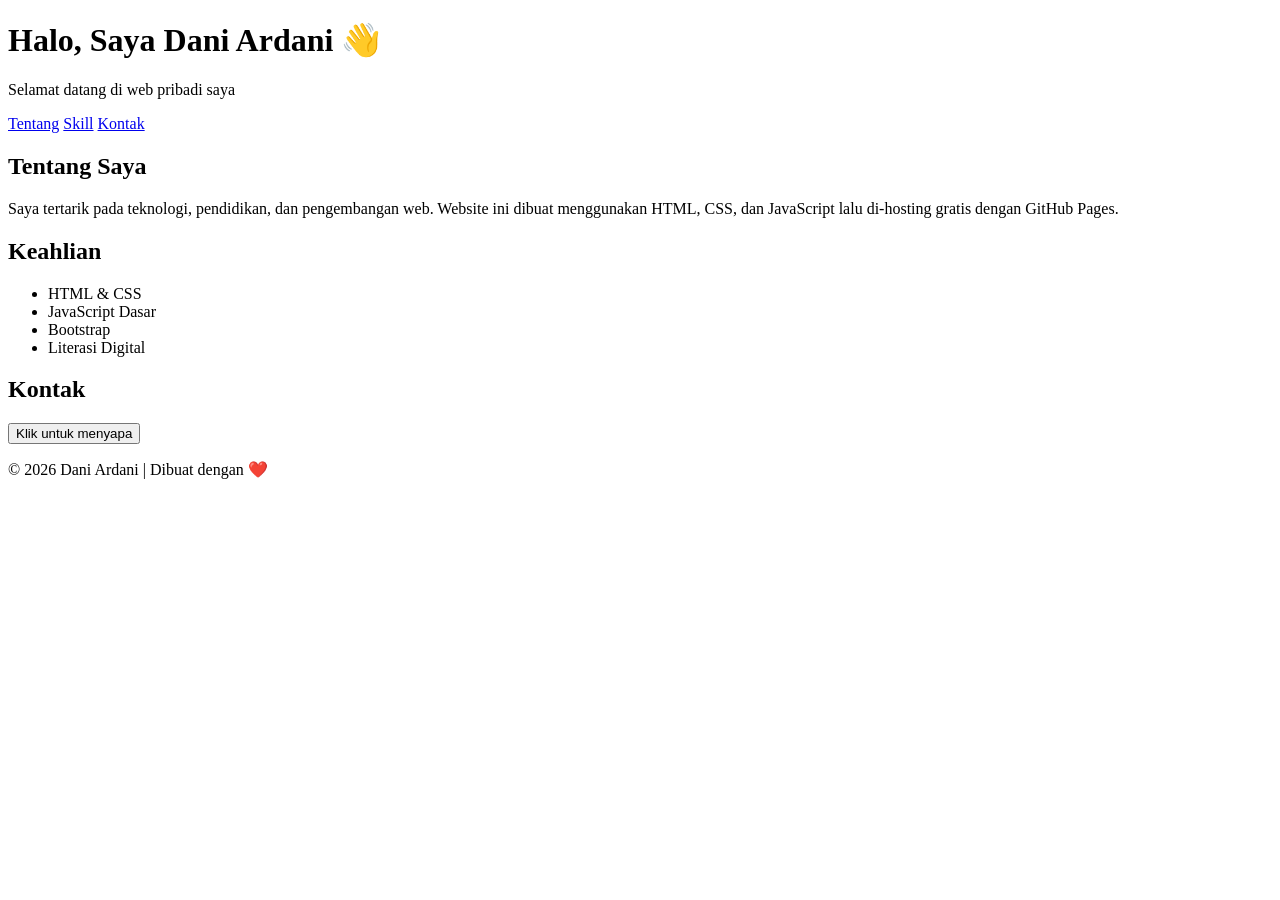
==== index.html @ 8e8c375e "Create index.html" ====
<!DOCTYPE html>
<html lang="id">
<head>
  <meta charset="UTF-8">
  <meta name="viewport" content="width=device-width, initial-scale=1.0">
  <title>Web Pribadi | Dani Ardani</title>
  <link rel="stylesheet" href="style.css">
</head>
<body>

  <header>
    <h1>Halo, Saya Dani Ardani 👋</h1>
    <p>Selamat datang di web pribadi saya</p>
  </header>

  <nav>
    <a href="#tentang">Tentang</a>
    <a href="#skill">Skill</a>
    <a href="#kontak">Kontak</a>
  </nav>

  <main>
    <section id="tentang">
      <h2>Tentang Saya</h2>
      <p>
        Saya tertarik pada teknologi, pendidikan, dan pengembangan web.
        Website ini dibuat menggunakan HTML, CSS, dan JavaScript lalu
        di-hosting gratis dengan GitHub Pages.
      </p>
    </section>

    <section id="skill">
      <h2>Keahlian</h2>
      <ul>
        <li>HTML & CSS</li>
        <li>JavaScript Dasar</li>
        <li>Bootstrap</li>
        <li>Literasi Digital</li>
      </ul>
    </section>

    <section id="kontak">
      <h2>Kontak</h2>
      <button onclick="tampilPesan()">Klik untuk menyapa</button>
      <p id="pesan"></p>
    </section>
  </main>

  <footer>
    <p>© 2026 Dani Ardani | Dibuat dengan ❤️</p>
  </footer>

  <script src="script.js"></script>
</body>
</html>
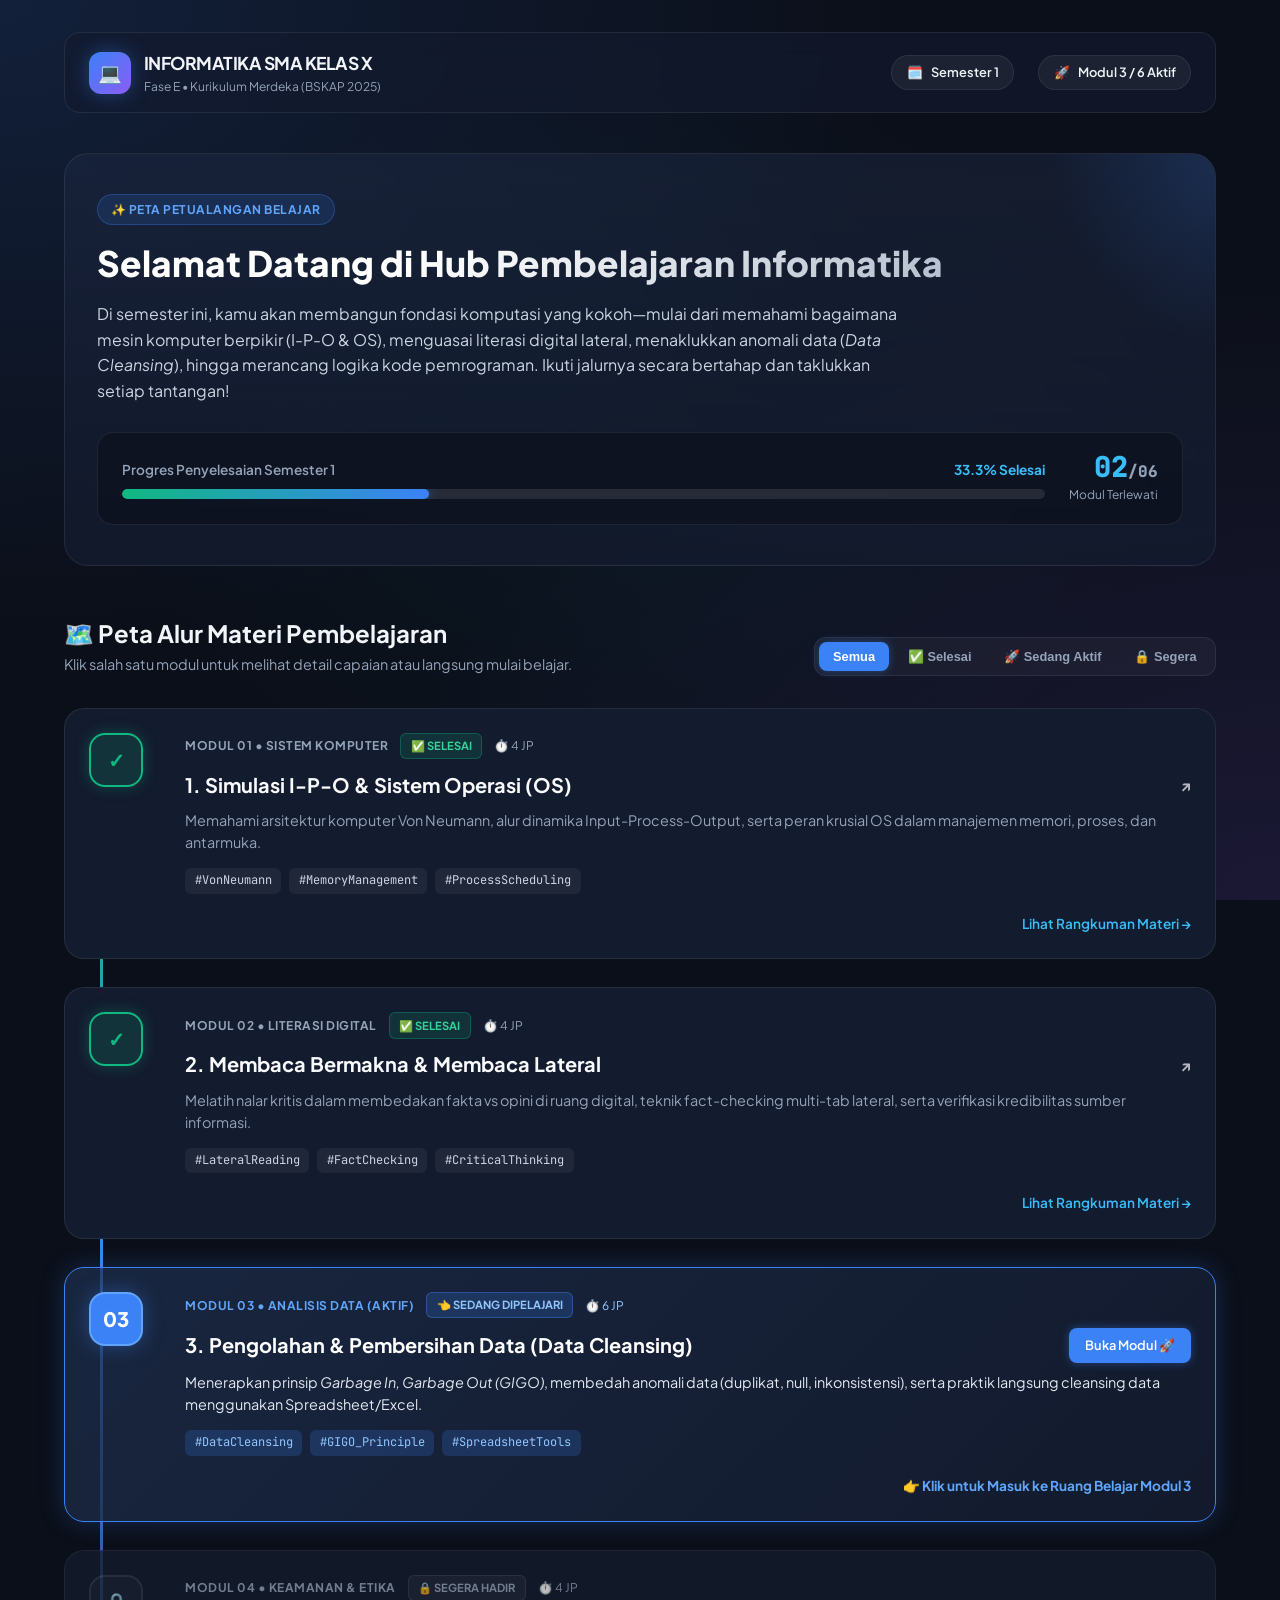
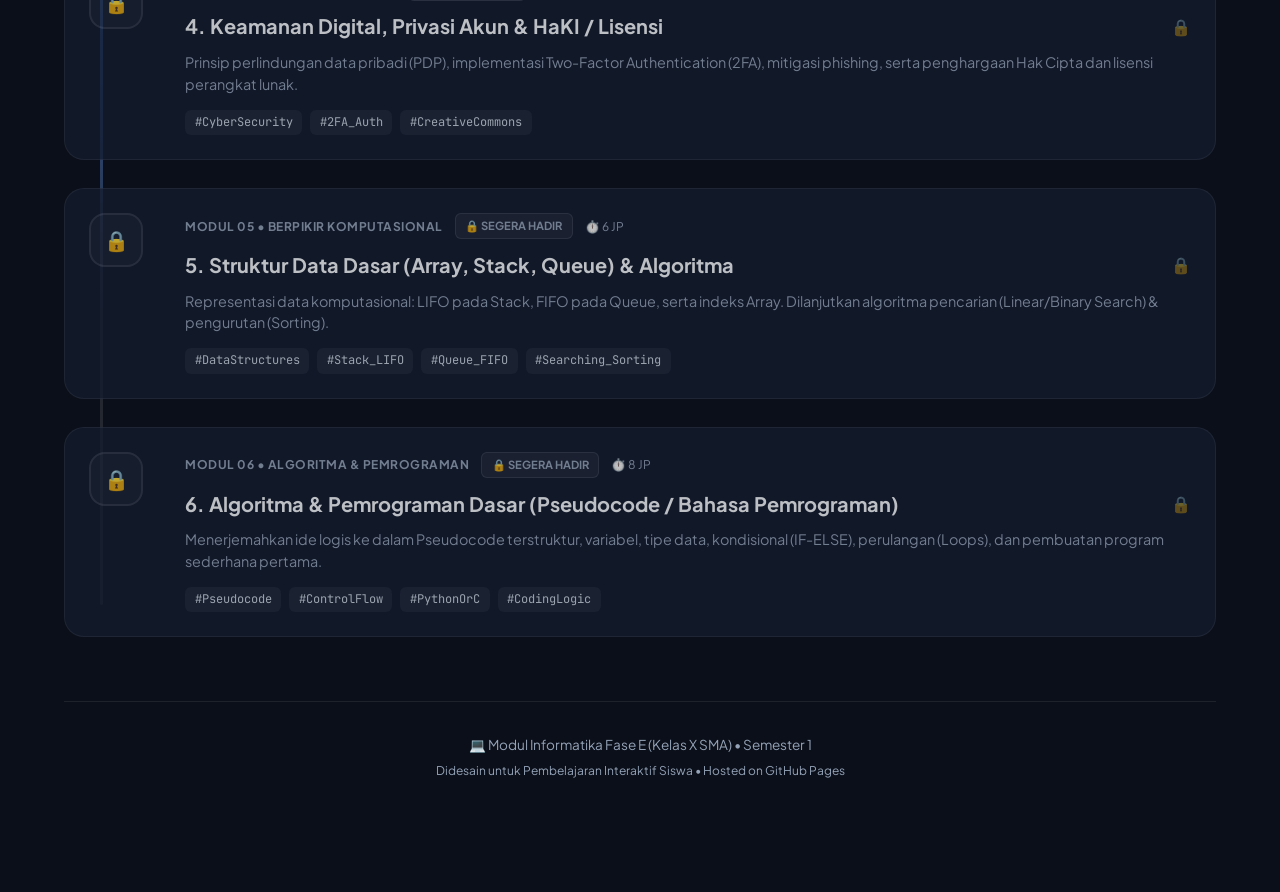
==== commit f6dd9382: "Update index.html" ====
--- a/index.html
+++ b/index.html
@@ -1,55 +1,1103 @@
 <!DOCTYPE html>
 <html lang="id">
 <head>
-  <meta charset="UTF-8">
-  <meta name="viewport" content="width=device-width, initial-scale=1.0">
-  <title>Web Pribadi | Dani Ardani</title>
-  <link rel="stylesheet" href="style.css">
+    <meta charset="UTF-8">
+    <meta name="viewport" content="width=device-width, initial-scale=1.0">
+    <title>Dashboard Informatika Kelas X | Roadmap Semester 1</title>
+    <!-- Google Fonts -->
+    <link rel="preconnect" href="https://fonts.googleapis.com">
+    <link rel="preconnect" href="https://fonts.gstatic.com" crossorigin>
+    <link href="https://fonts.googleapis.com/css2?family=Plus+Jakarta+Sans:wght@400;500;600;700;800&family=JetBrains+Mono:wght@400;600&display=swap" rel="stylesheet">
+    
+    <style>
+        :root {
+            --bg-main: #0B0F19;
+            --bg-card: #131B2E;
+            --bg-card-hover: #1A253F;
+            --primary: #3B82F6;
+            --primary-glow: rgba(59, 130, 246, 0.4);
+            --accent-emerald: #10B981;
+            --accent-amber: #F59E0B;
+            --accent-purple: #8B5CF6;
+            --accent-cyan: #06B6D4;
+            --text-main: #F1F5F9;
+            --text-muted: #94A3B8;
+            --border-color: rgba(255, 255, 255, 0.08);
+            --border-active: rgba(59, 130, 246, 0.5);
+            --glass-bg: rgba(19, 27, 46, 0.7);
+        }
+
+        * {
+            box-sizing: border-box;
+            margin: 0;
+            padding: 0;
+        }
+
+        body {
+            font-family: 'Plus Jakarta Sans', sans-serif;
+            background-color: var(--bg-main);
+            color: var(--text-main);
+            line-height: 1.6;
+            min-height: 100vh;
+            overflow-x: hidden;
+            background-image: 
+                radial-gradient(at 0% 0%, rgba(59, 130, 246, 0.15) 0px, transparent 50%),
+                radial-gradient(at 100% 100%, rgba(139, 92, 246, 0.12) 0px, transparent 50%),
+                radial-gradient(at 50% 50%, rgba(6, 182, 212, 0.05) 0px, transparent 60%);
+            background-attachment: fixed;
+        }
+
+        .container {
+            max-width: 1200px;
+            margin: 0 auto;
+            padding: 2rem 1.5rem 5rem 1.5rem;
+        }
+
+        /* Navbar & Header */
+        .navbar {
+            display: flex;
+            justify-content: space-between;
+            align-items: center;
+            padding: 1rem 1.5rem;
+            background: var(--glass-bg);
+            backdrop-filter: blur(12px);
+            border: 1px solid var(--border-color);
+            border-radius: 16px;
+            margin-bottom: 2.5rem;
+        }
+
+        .logo-area {
+            display: flex;
+            align-items: center;
+            gap: 0.8rem;
+        }
+
+        .logo-icon {
+            width: 42px;
+            height: 42px;
+            background: linear-gradient(135deg, #3B82F6, #8B5CF6);
+            border-radius: 12px;
+            display: flex;
+            align-items: center;
+            justify-content: center;
+            font-weight: 800;
+            font-size: 1.2rem;
+            box-shadow: 0 0 20px var(--primary-glow);
+        }
+
+        .logo-text h1 {
+            font-size: 1.1rem;
+            font-weight: 700;
+            letter-spacing: -0.5px;
+        }
+
+        .logo-text p {
+            font-size: 0.75rem;
+            color: var(--text-muted);
+        }
+
+        .nav-stats {
+            display: flex;
+            gap: 1.5rem;
+            align-items: center;
+        }
+
+        .badge-pill {
+            display: inline-flex;
+            align-items: center;
+            gap: 0.5rem;
+            background: rgba(255, 255, 255, 0.05);
+            padding: 0.4rem 0.9rem;
+            border-radius: 999px;
+            font-size: 0.8rem;
+            font-weight: 600;
+            border: 1px solid var(--border-color);
+        }
+
+        /* Hero / Prologue */
+        .hero {
+            position: relative;
+            background: linear-gradient(180deg, rgba(30, 41, 67, 0.5) 0%, rgba(19, 27, 46, 0.8) 100%);
+            border: 1px solid var(--border-color);
+            border-radius: 24px;
+            padding: 2.5rem 2rem;
+            margin-bottom: 3rem;
+            overflow: hidden;
+            backdrop-filter: blur(10px);
+        }
+
+        .hero::before {
+            content: '';
+            position: absolute;
+            top: -50%;
+            right: -20%;
+            width: 400px;
+            height: 400px;
+            background: radial-gradient(circle, rgba(59, 130, 246, 0.2) 0%, transparent 70%);
+            pointer-events: none;
+        }
+
+        .hero-tag {
+            display: inline-flex;
+            align-items: center;
+            gap: 0.4rem;
+            background: rgba(59, 130, 246, 0.15);
+            color: #60A5FA;
+            border: 1px solid rgba(59, 130, 246, 0.3);
+            padding: 0.3rem 0.8rem;
+            border-radius: 999px;
+            font-size: 0.75rem;
+            font-weight: 700;
+            text-transform: uppercase;
+            letter-spacing: 0.5px;
+            margin-bottom: 1rem;
+        }
+
+        .hero h2 {
+            font-size: 2.2rem;
+            font-weight: 800;
+            line-height: 1.25;
+            margin-bottom: 1rem;
+            background: linear-gradient(135deg, #FFFFFF 30%, #94A3B8 100%);
+            -webkit-background-clip: text;
+            -webkit-text-fill-color: transparent;
+        }
+
+        .hero p.prolog-text {
+            color: #CBD5E1;
+            font-size: 1rem;
+            max-width: 800px;
+            margin-bottom: 1.8rem;
+        }
+
+        /* Progress Card */
+        .progress-box {
+            background: rgba(11, 15, 25, 0.6);
+            border: 1px solid var(--border-color);
+            border-radius: 16px;
+            padding: 1.25rem 1.5rem;
+            display: grid;
+            grid-template-columns: 1fr auto;
+            align-items: center;
+            gap: 1.5rem;
+        }
+
+        .progress-info {
+            display: flex;
+            flex-direction: column;
+            gap: 0.5rem;
+        }
+
+        .progress-labels {
+            display: flex;
+            justify-content: space-between;
+            font-size: 0.85rem;
+            font-weight: 600;
+        }
+
+        .progress-bar-bg {
+            height: 10px;
+            background: rgba(255, 255, 255, 0.1);
+            border-radius: 999px;
+            overflow: hidden;
+            position: relative;
+        }
+
+        .progress-bar-fill {
+            height: 100%;
+            width: 40%;
+            background: linear-gradient(90deg, #10B981, #3B82F6);
+            border-radius: 999px;
+            box-shadow: 0 0 12px rgba(59, 130, 246, 0.6);
+            transition: width 1s ease-in-out;
+        }
+
+        .progress-stats-pill {
+            text-align: right;
+        }
+
+        .progress-stats-pill .num {
+            font-size: 1.8rem;
+            font-weight: 800;
+            color: #38BDF8;
+            font-family: 'JetBrains Mono', monospace;
+            line-height: 1;
+        }
+
+        .progress-stats-pill .lbl {
+            font-size: 0.75rem;
+            color: var(--text-muted);
+            margin-top: 0.2rem;
+        }
+
+        /* Section Title & Filter */
+        .section-header {
+            display: flex;
+            justify-content: space-between;
+            align-items: flex-end;
+            margin-bottom: 2rem;
+            flex-wrap: wrap;
+            gap: 1rem;
+        }
+
+        .section-title h3 {
+            font-size: 1.5rem;
+            font-weight: 700;
+            display: flex;
+            align-items: center;
+            gap: 0.6rem;
+        }
+
+        .section-title p {
+            font-size: 0.9rem;
+            color: var(--text-muted);
+        }
+
+        .filter-group {
+            display: flex;
+            background: rgba(255, 255, 255, 0.04);
+            border: 1px solid var(--border-color);
+            padding: 0.25rem;
+            border-radius: 12px;
+            gap: 0.25rem;
+        }
+
+        .filter-btn {
+            background: transparent;
+            border: none;
+            color: var(--text-muted);
+            padding: 0.45rem 0.9rem;
+            border-radius: 8px;
+            font-size: 0.8rem;
+            font-weight: 600;
+            cursor: pointer;
+            transition: all 0.2s ease;
+        }
+
+        .filter-btn.active {
+            background: var(--primary);
+            color: white;
+            box-shadow: 0 0 10px var(--primary-glow);
+        }
+
+        /* Roadmap Timeline Container */
+        .roadmap-timeline {
+            position: relative;
+            display: flex;
+            flex-direction: column;
+            gap: 1.75rem;
+        }
+
+        /* Connecting vertical line */
+        .roadmap-timeline::before {
+            content: '';
+            position: absolute;
+            top: 2rem;
+            bottom: 2rem;
+            left: 36px;
+            width: 3px;
+            background: linear-gradient(180deg, #10B981 0%, #3B82F6 40%, rgba(255, 255, 255, 0.1) 80%);
+            border-radius: 999px;
+            z-index: 1;
+        }
+
+        @media (max-width: 768px) {
+            .roadmap-timeline::before {
+                left: 24px;
+            }
+        }
+
+        /* Roadmap Item Card */
+        .roadmap-card {
+            position: relative;
+            z-index: 2;
+            display: grid;
+            grid-template-columns: 72px 1fr;
+            gap: 1.5rem;
+            background: var(--bg-card);
+            border: 1px solid var(--border-color);
+            border-radius: 20px;
+            padding: 1.5rem;
+            cursor: pointer;
+            transition: all 0.3s cubic-bezier(0.4, 0, 0.2, 1);
+        }
+
+        @media (max-width: 768px) {
+            .roadmap-card {
+                grid-template-columns: 50px 1fr;
+                gap: 1rem;
+                padding: 1.25rem 1rem;
+            }
+        }
+
+        .roadmap-card:hover {
+            transform: translateY(-4px) scale(1.01);
+            border-color: rgba(59, 130, 246, 0.4);
+            box-shadow: 0 15px 30px rgba(0, 0, 0, 0.4), 0 0 20px rgba(59, 130, 246, 0.15);
+        }
+
+        /* Node Badge Icon */
+        .node-badge {
+            width: 54px;
+            height: 54px;
+            border-radius: 16px;
+            display: flex;
+            align-items: center;
+            justify-content: center;
+            font-size: 1.25rem;
+            font-weight: 800;
+            background: #1E293B;
+            border: 2px solid var(--border-color);
+            align-self: flex-start;
+            transition: all 0.3s ease;
+        }
+
+        @media (max-width: 768px) {
+            .node-badge {
+                width: 44px;
+                height: 44px;
+                font-size: 1rem;
+                border-radius: 12px;
+            }
+        }
+
+        /* Statuses */
+        .status-completed .node-badge {
+            background: rgba(16, 185, 129, 0.15);
+            border-color: #10B981;
+            color: #10B981;
+            box-shadow: 0 0 15px rgba(16, 185, 129, 0.3);
+        }
+
+        .status-current {
+            border-color: #3B82F6;
+            background: linear-gradient(135deg, rgba(30, 48, 80, 0.7) 0%, rgba(19, 27, 46, 0.9) 100%);
+            box-shadow: 0 0 25px rgba(59, 130, 246, 0.25);
+            animation: pulseCard 3s infinite alternate;
+        }
+
+        @keyframes pulseCard {
+            0% { border-color: rgba(59, 130, 246, 0.5); }
+            100% { border-color: rgba(56, 189, 248, 0.9); }
+        }
+
+        .status-current .node-badge {
+            background: #3B82F6;
+            border-color: #60A5FA;
+            color: #FFFFFF;
+            box-shadow: 0 0 20px var(--primary-glow);
+            animation: pulseIcon 2s infinite;
+        }
+
+        @keyframes pulseIcon {
+            0%, 100% { transform: scale(1); }
+            50% { transform: scale(1.08); }
+        }
+
+        .status-locked {
+            opacity: 0.75;
+        }
+
+        .status-locked .node-badge {
+            background: rgba(255, 255, 255, 0.03);
+            border-color: rgba(255, 255, 255, 0.1);
+            color: var(--text-muted);
+        }
+
+        /* Card Content */
+        .card-body {
+            display: flex;
+            flex-direction: column;
+            gap: 0.6rem;
+        }
+
+        .card-meta {
+            display: flex;
+            align-items: center;
+            gap: 0.75rem;
+            flex-wrap: wrap;
+        }
+
+        .step-label {
+            font-size: 0.75rem;
+            font-weight: 700;
+            text-transform: uppercase;
+            letter-spacing: 0.5px;
+            color: var(--text-muted);
+        }
+
+        .tag-status {
+            padding: 0.2rem 0.6rem;
+            border-radius: 6px;
+            font-size: 0.7rem;
+            font-weight: 700;
+            display: inline-flex;
+            align-items: center;
+            gap: 0.35rem;
+        }
+
+        .tag-completed {
+            background: rgba(16, 185, 129, 0.15);
+            color: #34D399;
+            border: 1px solid rgba(16, 185, 129, 0.3);
+        }
+
+        .tag-current {
+            background: rgba(59, 130, 246, 0.2);
+            color: #93C5FD;
+            border: 1px solid rgba(59, 130, 246, 0.4);
+        }
+
+        .tag-locked {
+            background: rgba(255, 255, 255, 0.05);
+            color: #94A3B8;
+            border: 1px solid rgba(255, 255, 255, 0.1);
+        }
+
+        .card-title {
+            font-size: 1.25rem;
+            font-weight: 700;
+            color: #F8FAFC;
+            display: flex;
+            align-items: center;
+            justify-content: space-between;
+        }
+
+        .card-desc {
+            font-size: 0.9rem;
+            color: var(--text-muted);
+            line-height: 1.5;
+        }
+
+        .card-tags {
+            display: flex;
+            gap: 0.5rem;
+            margin-top: 0.3rem;
+            flex-wrap: wrap;
+        }
+
+        .topic-pill {
+            font-size: 0.75rem;
+            background: rgba(255, 255, 255, 0.05);
+            padding: 0.2rem 0.6rem;
+            border-radius: 6px;
+            color: #CBD5E1;
+            font-family: 'JetBrains Mono', monospace;
+        }
+
+        .card-footer-action {
+            margin-top: 0.6rem;
+            display: flex;
+            align-items: center;
+            justify-content: flex-end;
+            gap: 0.5rem;
+            font-size: 0.85rem;
+            font-weight: 600;
+            color: #38BDF8;
+        }
+
+        .btn-launch {
+            display: inline-flex;
+            align-items: center;
+            gap: 0.4rem;
+            background: var(--primary);
+            color: white;
+            padding: 0.45rem 1rem;
+            border-radius: 8px;
+            font-size: 0.8rem;
+            text-decoration: none;
+            font-weight: 600;
+            transition: all 0.2s ease;
+            box-shadow: 0 0 10px var(--primary-glow);
+        }
+
+        .btn-launch:hover {
+            background: #2563EB;
+            transform: translateX(3px);
+        }
+
+        /* Modal Preview */
+        .modal-overlay {
+            position: fixed;
+            inset: 0;
+            background: rgba(0, 0, 0, 0.75);
+            backdrop-filter: blur(8px);
+            z-index: 100;
+            display: flex;
+            align-items: center;
+            justify-content: center;
+            padding: 1.5rem;
+            opacity: 0;
+            visibility: hidden;
+            transition: all 0.25s ease;
+        }
+
+        .modal-overlay.active {
+            opacity: 1;
+            visibility: visible;
+        }
+
+        .modal-box {
+            background: var(--bg-card);
+            border: 1px solid var(--border-color);
+            border-radius: 24px;
+            max-width: 600px;
+            width: 100%;
+            padding: 2rem;
+            position: relative;
+            transform: scale(0.95);
+            transition: transform 0.25s ease;
+            max-height: 90vh;
+            overflow-y: auto;
+        }
+
+        .modal-overlay.active .modal-box {
+            transform: scale(1);
+        }
+
+        .modal-close {
+            position: absolute;
+            top: 1.5rem;
+            right: 1.5rem;
+            background: rgba(255, 255, 255, 0.05);
+            border: 1px solid var(--border-color);
+            color: var(--text-muted);
+            width: 36px;
+            height: 36px;
+            border-radius: 50%;
+            cursor: pointer;
+            display: flex;
+            align-items: center;
+            justify-content: center;
+            font-size: 1.2rem;
+            transition: all 0.2s ease;
+        }
+
+        .modal-close:hover {
+            background: rgba(255, 255, 255, 0.15);
+            color: white;
+        }
+
+        .modal-header {
+            margin-bottom: 1.5rem;
+        }
+
+        .modal-header h4 {
+            font-size: 1.4rem;
+            font-weight: 700;
+            margin-top: 0.5rem;
+            color: #F8FAFC;
+        }
+
+        .modal-content-section {
+            margin-bottom: 1.25rem;
+        }
+
+        .modal-content-section h5 {
+            font-size: 0.85rem;
+            text-transform: uppercase;
+            letter-spacing: 0.5px;
+            color: #38BDF8;
+            margin-bottom: 0.4rem;
+        }
+
+        .modal-content-section ul {
+            padding-left: 1.2rem;
+            font-size: 0.9rem;
+            color: #CBD5E1;
+        }
+
+        .modal-content-section ul li {
+            margin-bottom: 0.35rem;
+        }
+
+        .modal-actions {
+            margin-top: 2rem;
+            display: flex;
+            gap: 1rem;
+            justify-content: flex-end;
+        }
+
+        .btn-secondary {
+            background: rgba(255, 255, 255, 0.06);
+            border: 1px solid var(--border-color);
+            color: var(--text-main);
+            padding: 0.6rem 1.2rem;
+            border-radius: 10px;
+            font-size: 0.9rem;
+            cursor: pointer;
+            transition: all 0.2s ease;
+        }
+
+        .btn-secondary:hover {
+            background: rgba(255, 255, 255, 0.1);
+        }
+
+        .btn-primary {
+            background: linear-gradient(135deg, #3B82F6, #2563EB);
+            border: none;
+            color: white;
+            padding: 0.6rem 1.4rem;
+            border-radius: 10px;
+            font-size: 0.9rem;
+            font-weight: 600;
+            cursor: pointer;
+            box-shadow: 0 0 15px var(--primary-glow);
+            transition: all 0.2s ease;
+            text-decoration: none;
+            display: inline-flex;
+            align-items: center;
+            gap: 0.5rem;
+        }
+
+        .btn-primary:hover {
+            transform: translateY(-2px);
+            box-shadow: 0 0 25px rgba(59, 130, 246, 0.6);
+        }
+
+        /* Footer */
+        footer {
+            text-align: center;
+            padding: 2rem 0;
+            color: var(--text-muted);
+            font-size: 0.85rem;
+            border-top: 1px solid var(--border-color);
+            margin-top: 4rem;
+        }
+    </style>
 </head>
 <body>
 
-  <header>
-    <h1>Halo, Saya Dani Ardani 👋</h1>
-    <p>Selamat datang di web pribadi saya</p>
-  </header>
-
-  <nav>
-    <a href="#tentang">Tentang</a>
-    <a href="#skill">Skill</a>
-    <a href="#kontak">Kontak</a>
-  </nav>
-
-  <main>
-    <section id="tentang">
-      <h2>Tentang Saya</h2>
-      <p>
-        Saya tertarik pada teknologi, pendidikan, dan pengembangan web.
-        Website ini dibuat menggunakan HTML, CSS, dan JavaScript lalu
-        di-hosting gratis dengan GitHub Pages.
-      </p>
-    </section>
-
-    <section id="skill">
-      <h2>Keahlian</h2>
-      <ul>
-        <li>HTML & CSS</li>
-        <li>JavaScript Dasar</li>
-        <li>Bootstrap</li>
-        <li>Literasi Digital</li>
-      </ul>
-    </section>
-
-    <section id="kontak">
-      <h2>Kontak</h2>
-      <button onclick="tampilPesan()">Klik untuk menyapa</button>
-      <p id="pesan"></p>
-    </section>
-  </main>
-
-  <footer>
-    <p>© 2026 Dani Ardani | Dibuat dengan ❤️</p>
-  </footer>
-
-  <script src="script.js"></script>
+    <div class="container">
+        <!-- Top Navbar -->
+        <header class="navbar">
+            <div class="logo-area">
+                <div class="logo-icon">💻</div>
+                <div class="logo-text">
+                    <h1>INFORMATIKA SMA KELAS X</h1>
+                    <p>Fase E • Kurikulum Merdeka (BSKAP 2025)</p>
+                </div>
+            </div>
+            <div class="nav-stats">
+                <div class="badge-pill">
+                    <span>🗓️</span>
+                    <span>Semester 1</span>
+                </div>
+                <div class="badge-pill">
+                    <span>🚀</span>
+                    <span>Modul 3 / 6 Aktif</span>
+                </div>
+            </div>
+        </header>
+
+        <!-- Prologue / Hero Section -->
+        <section class="hero">
+            <div class="hero-tag">✨ Peta Petualangan Belajar</div>
+            <h2>Selamat Datang di Hub Pembelajaran Informatika</h2>
+            <p class="prolog-text">
+                Di semester ini, kamu akan membangun fondasi komputasi yang kokoh—mulai dari memahami bagaimana mesin komputer berpikir (I-P-O & OS), menguasai literasi digital lateral, menaklukkan anomali data (<em>Data Cleansing</em>), hingga merancang logika kode pemrograman. Ikuti jalurnya secara bertahap dan taklukkan setiap tantangan!
+            </p>
+
+            <!-- Live Progress Bar -->
+            <div class="progress-box">
+                <div class="progress-info">
+                    <div class="progress-labels">
+                        <span style="color: #94A3B8;">Progres Penyelesaian Semester 1</span>
+                        <span style="color: #38BDF8; font-weight: 700;" id="progress-percent">33.3% Selesai</span>
+                    </div>
+                    <div class="progress-bar-bg">
+                        <div class="progress-bar-fill" id="progress-bar" style="width: 33.3%;"></div>
+                    </div>
+                </div>
+                <div class="progress-stats-pill">
+                    <div class="num">02<span style="font-size: 1rem; color: var(--text-muted);">/06</span></div>
+                    <div class="lbl">Modul Terlewati</div>
+                </div>
+            </div>
+        </section>
+
+        <!-- Main Roadmap Section -->
+        <section>
+            <div class="section-header">
+                <div class="section-title">
+                    <h3>🗺️ Peta Alur Materi Pembelajaran</h3>
+                    <p>Klik salah satu modul untuk melihat detail capaian atau langsung mulai belajar.</p>
+                </div>
+                <div class="filter-group">
+                    <button class="filter-btn active" onclick="filterRoadmap('all')">Semua</button>
+                    <button class="filter-btn" onclick="filterRoadmap('completed')">✅ Selesai</button>
+                    <button class="filter-btn" onclick="filterRoadmap('current')">🚀 Sedang Aktif</button>
+                    <button class="filter-btn" onclick="filterRoadmap('locked')">🔒 Segera</button>
+                </div>
+            </div>
+
+            <!-- Timeline Cards -->
+            <div class="roadmap-timeline" id="timelineContainer">
+
+                <!-- Modul 1 -->
+                <div class="roadmap-card status-completed" data-status="completed" onclick="openModal(1)">
+                    <div class="node-badge">✓</div>
+                    <div class="card-body">
+                        <div class="card-meta">
+                            <span class="step-label">MODUL 01 • SISTEM KOMPUTER</span>
+                            <span class="tag-status tag-completed">✅ SELESAI</span>
+                            <span style="font-size: 0.75rem; color: var(--text-muted);">⏱️ 4 JP</span>
+                        </div>
+                        <div class="card-title">
+                            1. Simulasi I-P-O & Sistem Operasi (OS)
+                            <span style="font-size: 1rem; opacity: 0.7;">↗</span>
+                        </div>
+                        <p class="card-desc">
+                            Memahami arsitektur komputer Von Neumann, alur dinamika Input-Process-Output, serta peran krusial OS dalam manajemen memori, proses, dan antarmuka.
+                        </p>
+                        <div class="card-tags">
+                            <span class="topic-pill">#VonNeumann</span>
+                            <span class="topic-pill">#MemoryManagement</span>
+                            <span class="topic-pill">#ProcessScheduling</span>
+                        </div>
+                        <div class="card-footer-action">
+                            <span>Lihat Rangkuman Materi →</span>
+                        </div>
+                    </div>
+                </div>
+
+                <!-- Modul 2 -->
+                <div class="roadmap-card status-completed" data-status="completed" onclick="openModal(2)">
+                    <div class="node-badge">✓</div>
+                    <div class="card-body">
+                        <div class="card-meta">
+                            <span class="step-label">MODUL 02 • LITERASI DIGITAL</span>
+                            <span class="tag-status tag-completed">✅ SELESAI</span>
+                            <span style="font-size: 0.75rem; color: var(--text-muted);">⏱️ 4 JP</span>
+                        </div>
+                        <div class="card-title">
+                            2. Membaca Bermakna & Membaca Lateral
+                            <span style="font-size: 1rem; opacity: 0.7;">↗</span>
+                        </div>
+                        <p class="card-desc">
+                            Melatih nalar kritis dalam membedakan fakta vs opini di ruang digital, teknik fact-checking multi-tab lateral, serta verifikasi kredibilitas sumber informasi.
+                        </p>
+                        <div class="card-tags">
+                            <span class="topic-pill">#LateralReading</span>
+                            <span class="topic-pill">#FactChecking</span>
+                            <span class="topic-pill">#CriticalThinking</span>
+                        </div>
+                        <div class="card-footer-action">
+                            <span>Lihat Rangkuman Materi →</span>
+                        </div>
+                    </div>
+                </div>
+
+                <!-- Modul 3 (CURRENT ACTIVE) -->
+                <div class="roadmap-card status-current" data-status="current" onclick="openModal(3)">
+                    <div class="node-badge">03</div>
+                    <div class="card-body">
+                        <div class="card-meta">
+                            <span class="step-label" style="color: #60A5FA;">MODUL 03 • ANALISIS DATA (AKTIF)</span>
+                            <span class="tag-status tag-current">👈 SEDANG DIPELAJARI</span>
+                            <span style="font-size: 0.75rem; color: #93C5FD;">⏱️ 6 JP</span>
+                        </div>
+                        <div class="card-title" style="color: #FFFFFF;">
+                            3. Pengolahan & Pembersihan Data (Data Cleansing)
+                            <span class="btn-launch" onclick="event.stopPropagation(); window.location.href='#materi-3'">Buka Modul 🚀</span>
+                        </div>
+                        <p class="card-desc" style="color: #E2E8F0;">
+                            Menerapkan prinsip <em>Garbage In, Garbage Out (GIGO)</em>, membedah anomali data (duplikat, null, inkonsistensi), serta praktik langsung cleansing data menggunakan Spreadsheet/Excel.
+                        </p>
+                        <div class="card-tags">
+                            <span class="topic-pill" style="background: rgba(59, 130, 246, 0.2); color: #93C5FD;">#DataCleansing</span>
+                            <span class="topic-pill" style="background: rgba(59, 130, 246, 0.2); color: #93C5FD;">#GIGO_Principle</span>
+                            <span class="topic-pill" style="background: rgba(59, 130, 246, 0.2); color: #93C5FD;">#SpreadsheetTools</span>
+                        </div>
+                        <div class="card-footer-action" style="color: #60A5FA; font-weight: 700;">
+                            <span>👉 Klik untuk Masuk ke Ruang Belajar Modul 3</span>
+                        </div>
+                    </div>
+                </div>
+
+                <!-- Modul 4 -->
+                <div class="roadmap-card status-locked" data-status="locked" onclick="openModal(4)">
+                    <div class="node-badge">🔒</div>
+                    <div class="card-body">
+                        <div class="card-meta">
+                            <span class="step-label">MODUL 04 • KEAMANAN & ETIKA</span>
+                            <span class="tag-status tag-locked">🔒 SEGERA HADIR</span>
+                            <span style="font-size: 0.75rem; color: var(--text-muted);">⏱️ 4 JP</span>
+                        </div>
+                        <div class="card-title">
+                            4. Keamanan Digital, Privasi Akun & HaKI / Lisensi
+                            <span style="font-size: 1rem; opacity: 0.5;">🔒</span>
+                        </div>
+                        <p class="card-desc">
+                            Prinsip perlindungan data pribadi (PDP), implementasi Two-Factor Authentication (2FA), mitigasi phishing, serta penghargaan Hak Cipta dan lisensi perangkat lunak.
+                        </p>
+                        <div class="card-tags">
+                            <span class="topic-pill">#CyberSecurity</span>
+                            <span class="topic-pill">#2FA_Auth</span>
+                            <span class="topic-pill">#CreativeCommons</span>
+                        </div>
+                    </div>
+                </div>
+
+                <!-- Modul 5 -->
+                <div class="roadmap-card status-locked" data-status="locked" onclick="openModal(5)">
+                    <div class="node-badge">🔒</div>
+                    <div class="card-body">
+                        <div class="card-meta">
+                            <span class="step-label">MODUL 05 • BERPIKIR KOMPUTASIONAL</span>
+                            <span class="tag-status tag-locked">🔒 SEGERA HADIR</span>
+                            <span style="font-size: 0.75rem; color: var(--text-muted);">⏱️ 6 JP</span>
+                        </div>
+                        <div class="card-title">
+                            5. Struktur Data Dasar (Array, Stack, Queue) & Algoritma
+                            <span style="font-size: 1rem; opacity: 0.5;">🔒</span>
+                        </div>
+                        <p class="card-desc">
+                            Representasi data komputasional: LIFO pada Stack, FIFO pada Queue, serta indeks Array. Dilanjutkan algoritma pencarian (Linear/Binary Search) & pengurutan (Sorting).
+                        </p>
+                        <div class="card-tags">
+                            <span class="topic-pill">#DataStructures</span>
+                            <span class="topic-pill">#Stack_LIFO</span>
+                            <span class="topic-pill">#Queue_FIFO</span>
+                            <span class="topic-pill">#Searching_Sorting</span>
+                        </div>
+                    </div>
+                </div>
+
+                <!-- Modul 6 -->
+                <div class="roadmap-card status-locked" data-status="locked" onclick="openModal(6)">
+                    <div class="node-badge">🔒</div>
+                    <div class="card-body">
+                        <div class="card-meta">
+                            <span class="step-label">MODUL 06 • ALGORITMA & PEMROGRAMAN</span>
+                            <span class="tag-status tag-locked">🔒 SEGERA HADIR</span>
+                            <span style="font-size: 0.75rem; color: var(--text-muted);">⏱️ 8 JP</span>
+                        </div>
+                        <div class="card-title">
+                            6. Algoritma & Pemrograman Dasar (Pseudocode / Bahasa Pemrograman)
+                            <span style="font-size: 1rem; opacity: 0.5;">🔒</span>
+                        </div>
+                        <p class="card-desc">
+                            Menerjemahkan ide logis ke dalam Pseudocode terstruktur, variabel, tipe data, kondisional (IF-ELSE), perulangan (Loops), dan pembuatan program sederhana pertama.
+                        </p>
+                        <div class="card-tags">
+                            <span class="topic-pill">#Pseudocode</span>
+                            <span class="topic-pill">#ControlFlow</span>
+                            <span class="topic-pill">#PythonOrC</span>
+                            <span class="topic-pill">#CodingLogic</span>
+                        </div>
+                    </div>
+                </div>
+
+            </div>
+        </section>
+
+        <!-- Modal Detail Popup -->
+        <div class="modal-overlay" id="detailModal" onclick="closeModal(event)">
+            <div class="modal-box" onclick="event.stopPropagation()">
+                <button class="modal-close" onclick="forceCloseModal()">✕</button>
+                <div class="modal-header">
+                    <span id="modalMeta" class="step-label" style="color: #38BDF8;">MODUL</span>
+                    <h4 id="modalTitle">Judul Modul</h4>
+                </div>
+                <div class="modal-content-section">
+                    <h5>🎯 Tujuan Pembelajaran (TP)</h5>
+                    <ul id="modalGoals">
+                        <!-- Filled by JS -->
+                    </ul>
+                </div>
+                <div class="modal-content-section">
+                    <h5>📌 Materi & Topik Bahasan</h5>
+                    <ul id="modalTopics">
+                        <!-- Filled by JS -->
+                    </ul>
+                </div>
+                <div class="modal-content-section">
+                    <h5>💡 Aktivitas & Praktik Siswa</h5>
+                    <p id="modalActivity" style="font-size: 0.9rem; color: #CBD5E1;"></p>
+                </div>
+                <div class="modal-actions">
+                    <button class="btn-secondary" onclick="forceCloseModal()">Tutup</button>
+                    <a href="#" id="modalActionBtn" class="btn-primary">Mulai Pelajari Modul 🚀</a>
+                </div>
+            </div>
+        </div>
+
+        <!-- Footer -->
+        <footer>
+            <p>💻 Modul Informatika Fase E (Kelas X SMA) • Semester 1</p>
+            <p style="font-size: 0.75rem; margin-top: 0.3rem;">Didesain untuk Pembelajaran Interaktif Siswa • Hosted on GitHub Pages</p>
+        </footer>
+    </div>
+
+    <!-- Script Interactive Logic -->
+    <script>
+        const moduleData = {
+            1: {
+                meta: "MODUL 01 • SISTEM KOMPUTER (SELESAI)",
+                title: "1. Simulasi I-P-O & Sistem Operasi (OS)",
+                goals: [
+                    "Memahami model arsitektur komputer Von Neumann.",
+                    "Menyimulasikan dinamika alur Input-Process-Output (I-P-O).",
+                    "Menganalisis peran dan fungsi sistem operasi dalam pengelolaan sumber daya hardware & user."
+                ],
+                topics: [
+                    "Siklus Mesin: Fetch, Decode, Execute.",
+                    "Struktur CPU, RAM, Storage, dan Bus Sistem.",
+                    "Fungsi OS: Manajemen Memori, Penjadwalan Proses (CPU Scheduling), File System, & Device Drivers."
+                ],
+                activity: "Simulasi visual interaktif 'CPU Simulator' dan studi kasus pelacakan alur data saat menekan tombol keyboard hingga tampil di monitor.",
+                btnText: "Buka Review Modul 1 ↗",
+                btnLink: "materi-01-ipo-os.html"
+            },
+            2: {
+                meta: "MODUL 02 • LITERASI DIGITAL (SELESAI)",
+                title: "2. Membaca Bermakna & Lateral",
+                goals: [
+                    "Membedakan fakta, opini, dan misinformasi/disinformasi di internet.",
+                    "Menerapkan teknik membaca lateral (lateral reading) dengan multi-tab fact checking.",
+                    "Mengevaluasi otoritas dan kredibilitas domain/sumber berita online."
+                ],
+                topics: [
+                    "Metode Verifikasi Informasi: Kredibilitas Penulis, Bukti, dan Konfirmasi Silang.",
+                    "Mengenal Bias Konfirmasi dan Algoritma Ruang Gema (Echo Chambers).",
+                    "Pemanfaatan Perkakas Cek Fakta Digital (Google Fact Check Explorer, dll)."
+                ],
+                activity: "Bedah kasus investigasi berita viral: siswa mencari 3 sumber pembanding independen untuk memvalidasi klaim berita.",
+                btnText: "Buka Review Modul 2 ↗",
+                btnLink: "materi-02-lateral-reading.html"
+            },
+            3: {
+                meta: "MODUL 03 • ANALISIS DATA (SEDANG AKTIF 👈)",
+                title: "3. Pengolahan & Pembersihan Data (Data Cleansing)",
+                goals: [
+                    "Memahami prinsip kritis GIGO (Garbage In, Garbage Out) dalam pengambilan keputusan berbasis data.",
+                    "Mengidentifikasi 4 jenis anomali data: duplikasi, missing values (null), format tidak konsisten, dan outliers/anomali nilai.",
+                    "Mempraktikkan teknik pembersihan data secara mandiri menggunakan fitur perkakas spreadsheet."
+                ],
+                topics: [
+                    "Konsep Kualitas Data (Data Integrity & Consistency).",
+                    "Fungsi Pembersihan Spreadsheet: TRIM, PROPER/UPPER, Remove Duplicates, Text-to-Columns, IF-ISBLANK.",
+                    "Validasi Data: Pengaturan batas nilai (Data Validation Rule) dan penanganan data kosong."
+                ],
+                activity: "Praktik Langsung 'Detektif Data': Mengunduh dataset kotor fiktif (data penjualan/siswa) lalu membersihkannya hingga siap diolah menjadi grafik laporan.",
+                btnText: "Masuk Ruang Belajar Modul 3 🚀",
+                btnLink: "materi-03-data-cleansing.html"
+            },
+            4: {
+                meta: "MODUL 04 • KEAMANAN & PRIVASI (SEGERA HADIR)",
+                title: "4. Keamanan Digital, Privasi Akun & HaKI / Lisensi",
+                goals: [
+                    "Memahami pentingnya proteksi identitas dan privasi data pribadi di ranah daring.",
+                    "Menerapkan mekanisme keamanan akun multi-lapis (Strong Password & 2FA).",
+                    "Memahami etika digital, Hak atas Kekayaan Intelektual (HaKI), dan lisensi open source / Creative Commons."
+                ],
+                topics: [
+                    "Prinsip Cyber Hygiene & Pencegahan Phishing / Social Engineering.",
+                    "Two-Factor Authentication (2FA) & Password Managers.",
+                    "Lisensi Karya Digital: Copyright vs Copyleft vs Creative Commons (CC BY, SA, NC, ND)."
+                ],
+                activity: "Audit keamanan akun pribadi mandiri dan simulasi identifikasi email phishing bertarget.",
+                btnText: "Lihat Silabus Modul 4",
+                btnLink: "#"
+            },
+            5: {
+                meta: "MODUL 05 • BERPIKIR KOMPUTASIONAL (SEGERA HADIR)",
+                title: "5. Struktur Data Dasar (Array, Stack, Queue) & Algoritma",
+                goals: [
+                    "Memahami representasi data terstruktur dalam komputasi.",
+                    "Membedakan perilaku mekanisme Stack (LIFO) dan Queue (FIFO).",
+                    "Menerapkan logika algoritma searching dan sorting sederhana."
+                ],
+                topics: [
+                    "Konsep Koleksi: Array & List Satu Dimensi.",
+                    "Mekanisme Stack (Push, Pop, Top) dan Queue (Enqueue, Dequeue).",
+                    "Algoritma Pengurutan (Bubble/Selection) & Pencarian (Linear vs Binary Search)."
+                ],
+                activity: "Simulasi peran fisik antrian loket tiket (Queue) dan tumpukan buku (Stack) serta pelacakan trace tabel algoritma.",
+                btnText: "Lihat Silabus Modul 5",
+                btnLink: "#"
+            },
+            6: {
+                meta: "MODUL 06 • PEMROGRAMAN DASAR (SEGERA HADIR)",
+                title: "6. Algoritma & Pemrograman Dasar (Pseudocode / Bahasa Pemrograman)",
+                goals: [
+                    "Merumuskan solusi komputasi dalam bentuk notasi Pseudocode standar.",
+                    "Mengimplementasikan struktur kontrol: sekuensial, percabangan (if-else), dan perulangan (loop).",
+                    "Membuat program modular sederhana untuk memecahkan persoalan sehari-hari."
+                ],
+                topics: [
+                    "Notasi Algoritmik & Pseudocode vs Flowchart.",
+                    "Variabel, Konstanta, dan Operator (Aritmatika & Logika).",
+                    "Struktur Kondisional (IF / ELSE IF / ELSE) dan Perulangan (FOR / WHILE).",
+                    "Pengenalan sintaks bahasa pemrograman (Python / C)."
+                ],
+                activity: "Proyek Mini Coding: Membuat program kalkulator indeks massa tubuh (BMI) atau kalkulator diskon belanja.",
+                btnText: "Lihat Silabus Modul 6",
+                btnLink: "#"
+            }
+        };
+
+        function openModal(id) {
+            const data = moduleData[id];
+            if (!data) return;
+
+            document.getElementById('modalMeta').innerText = data.meta;
+            document.getElementById('modalTitle').innerText = data.title;
+            
+            // Goals
+            const goalsList = document.getElementById('modalGoals');
+            goalsList.innerHTML = data.goals.map(g => `<li>${g}</li>`).join('');
+            
+            // Topics
+            const topicsList = document.getElementById('modalTopics');
+            topicsList.innerHTML = data.topics.map(t => `<li>${t}</li>`).join('');
+            
+            // Activity
+            document.getElementById('modalActivity').innerText = data.activity;
+            
+            // Button
+            const btn = document.getElementById('modalActionBtn');
+            btn.innerText = data.btnText;
+            btn.href = data.btnLink;
+
+            document.getElementById('detailModal').classList.add('active');
+        }
+
+        function closeModal(event) {
+            if (event.target.id === 'detailModal') {
+                document.getElementById('detailModal').classList.remove('active');
+            }
+        }
+
+        function forceCloseModal() {
+            document.getElementById('detailModal').classList.remove('active');
+        }
+
+        // Filter cards
+        function filterRoadmap(status) {
+            // Update button styles
+            const buttons = document.querySelectorAll('.filter-btn');
+            buttons.forEach(btn => btn.classList.remove('active'));
+            event.target.classList.add('active');
+
+            // Filter cards
+            const cards = document.querySelectorAll('.roadmap-card');
+            cards.forEach(card => {
+                if (status === 'all' || card.getAttribute('data-status') === status) {
+                    card.style.display = 'grid';
+                } else {
+                    card.style.display = 'none';
+                }
+            });
+        }
+
+        // ESC Key Close Modal
+        document.addEventListener('keydown', function(e) {
+            if (e.key === 'Escape') {
+                forceCloseModal();
+            }
+        });
+    </script>
 </body>
 </html>
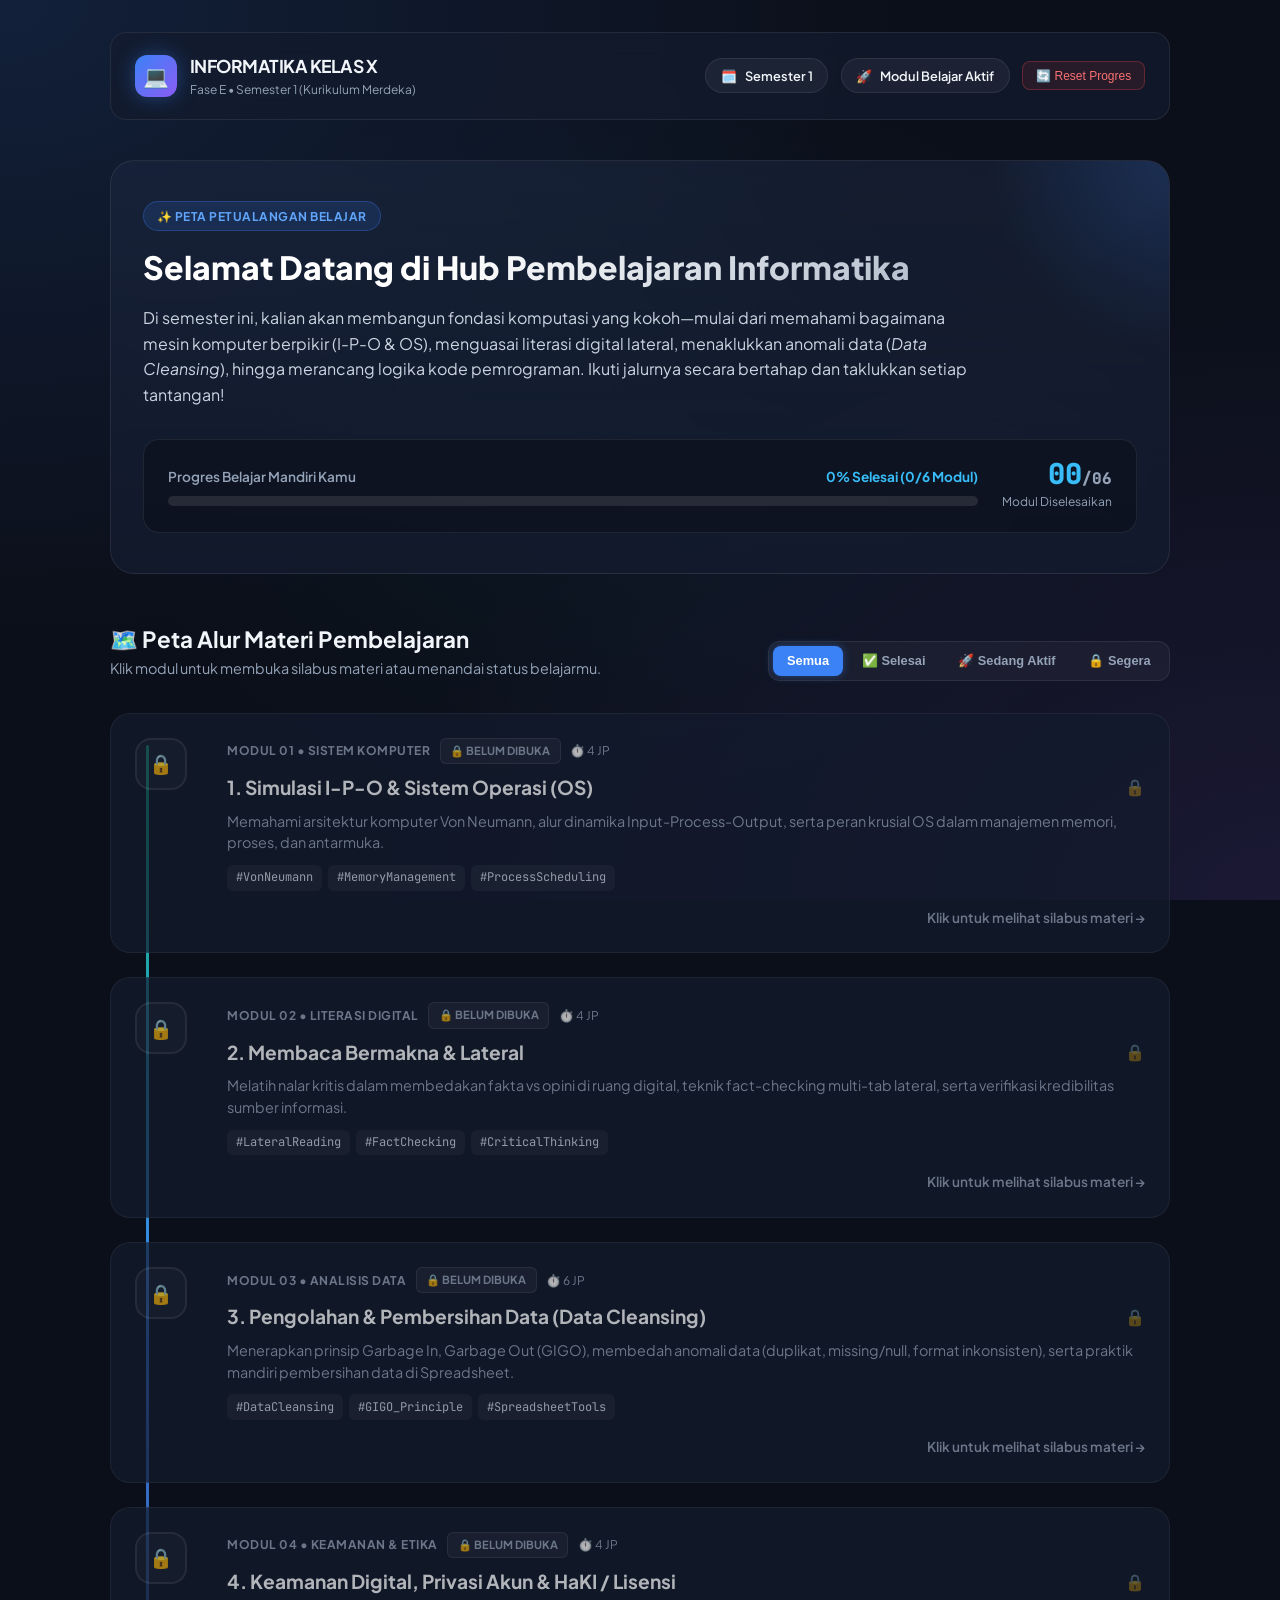
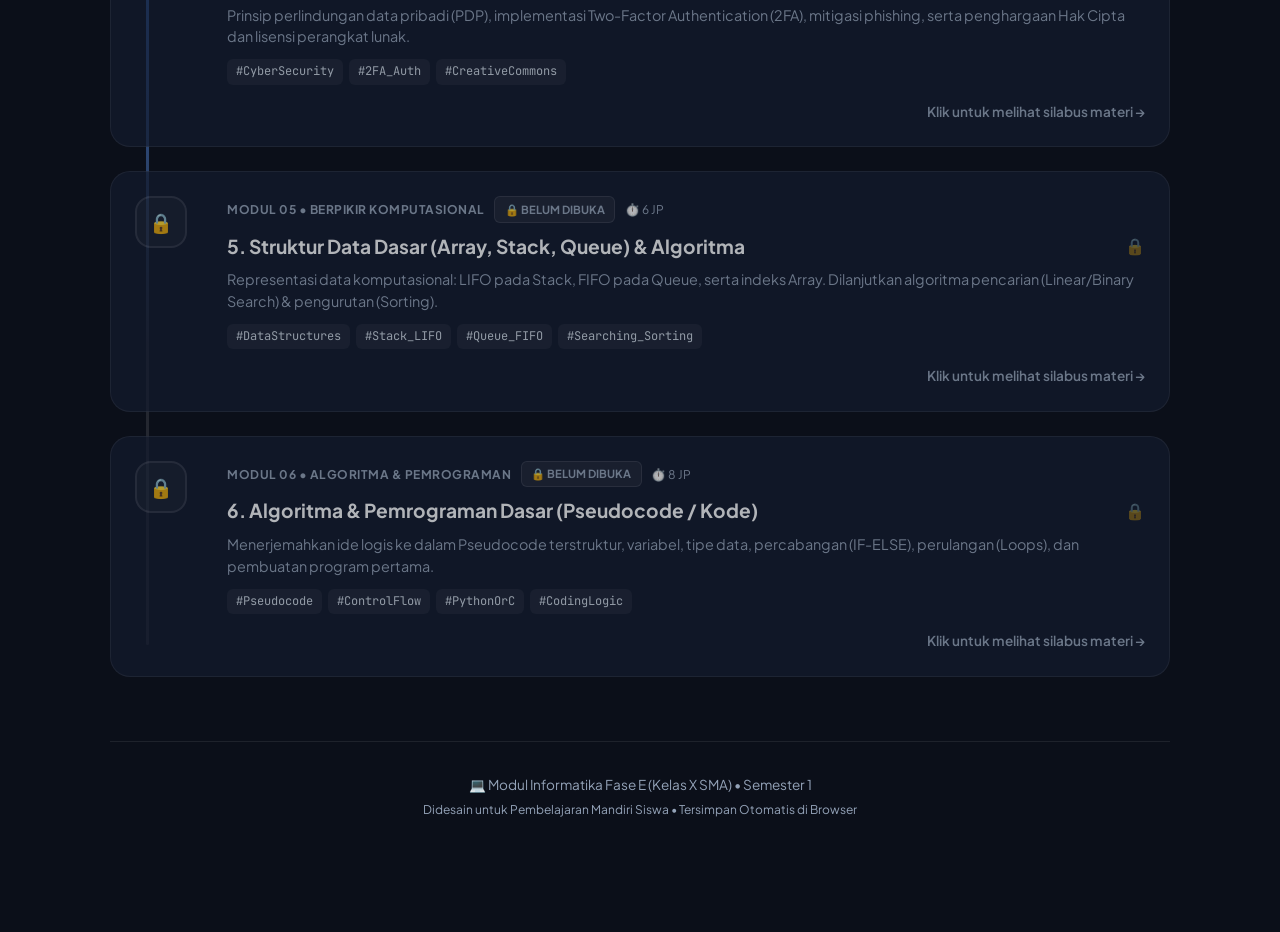
==== commit 52c419bf: "Update index.html" ====
--- a/index.html
+++ b/index.html
@@ -4,7 +4,6 @@
     <meta charset="UTF-8">
     <meta name="viewport" content="width=device-width, initial-scale=1.0">
     <title>Dashboard Informatika Kelas X | Roadmap Semester 1</title>
-    <!-- Google Fonts -->
     <link rel="preconnect" href="https://fonts.googleapis.com">
     <link rel="preconnect" href="https://fonts.gstatic.com" crossorigin>
     <link href="https://fonts.googleapis.com/css2?family=Plus+Jakarta+Sans:wght@400;500;600;700;800&family=JetBrains+Mono:wght@400;600&display=swap" rel="stylesheet">
@@ -17,14 +16,11 @@
             --primary: #3B82F6;
             --primary-glow: rgba(59, 130, 246, 0.4);
             --accent-emerald: #10B981;
-            --accent-amber: #F59E0B;
-            --accent-purple: #8B5CF6;
             --accent-cyan: #06B6D4;
             --text-main: #F1F5F9;
             --text-muted: #94A3B8;
             --border-color: rgba(255, 255, 255, 0.08);
-            --border-active: rgba(59, 130, 246, 0.5);
-            --glass-bg: rgba(19, 27, 46, 0.7);
+            --glass-bg: rgba(19, 27, 46, 0.75);
         }
 
         * {
@@ -48,22 +44,24 @@
         }
 
         .container {
-            max-width: 1200px;
+            max-width: 1100px;
             margin: 0 auto;
-            padding: 2rem 1.5rem 5rem 1.5rem;
-        }
-
-        /* Navbar & Header */
+            padding: 2rem 1.25rem 5rem 1.25rem;
+        }
+
+        /* Navbar */
         .navbar {
             display: flex;
             justify-content: space-between;
             align-items: center;
-            padding: 1rem 1.5rem;
+            padding: 1.2rem 1.5rem;
             background: var(--glass-bg);
             backdrop-filter: blur(12px);
             border: 1px solid var(--border-color);
             border-radius: 16px;
             margin-bottom: 2.5rem;
+            flex-wrap: wrap;
+            gap: 1rem;
         }
 
         .logo-area {
@@ -80,8 +78,7 @@
             display: flex;
             align-items: center;
             justify-content: center;
-            font-weight: 800;
-            font-size: 1.2rem;
+            font-size: 1.3rem;
             box-shadow: 0 0 20px var(--primary-glow);
         }
 
@@ -98,8 +95,9 @@
 
         .nav-stats {
             display: flex;
-            gap: 1.5rem;
-            align-items: center;
+            gap: 0.8rem;
+            align-items: center;
+            flex-wrap: wrap;
         }
 
         .badge-pill {
@@ -112,6 +110,25 @@
             font-size: 0.8rem;
             font-weight: 600;
             border: 1px solid var(--border-color);
+        }
+
+        .btn-reset {
+            background: rgba(239, 68, 68, 0.1);
+            border: 1px solid rgba(239, 68, 68, 0.3);
+            color: #F87171;
+            padding: 0.4rem 0.8rem;
+            border-radius: 8px;
+            font-size: 0.75rem;
+            cursor: pointer;
+            transition: all 0.2s;
+            display: inline-flex;
+            align-items: center;
+            gap: 0.3rem;
+        }
+
+        .btn-reset:hover {
+            background: rgba(239, 68, 68, 0.2);
+            color: #FFFFFF;
         }
 
         /* Hero / Prologue */
@@ -154,9 +171,9 @@
         }
 
         .hero h2 {
-            font-size: 2.2rem;
+            font-size: 2rem;
             font-weight: 800;
-            line-height: 1.25;
+            line-height: 1.3;
             margin-bottom: 1rem;
             background: linear-gradient(135deg, #FFFFFF 30%, #94A3B8 100%);
             -webkit-background-clip: text;
@@ -166,8 +183,8 @@
         .hero p.prolog-text {
             color: #CBD5E1;
             font-size: 1rem;
-            max-width: 800px;
-            margin-bottom: 1.8rem;
+            max-width: 850px;
+            margin-bottom: 2rem;
         }
 
         /* Progress Card */
@@ -182,6 +199,12 @@
             gap: 1.5rem;
         }
 
+        @media (max-width: 600px) {
+            .progress-box {
+                grid-template-columns: 1fr;
+            }
+        }
+
         .progress-info {
             display: flex;
             flex-direction: column;
@@ -200,16 +223,15 @@
             background: rgba(255, 255, 255, 0.1);
             border-radius: 999px;
             overflow: hidden;
-            position: relative;
         }
 
         .progress-bar-fill {
             height: 100%;
-            width: 40%;
+            width: 0%;
             background: linear-gradient(90deg, #10B981, #3B82F6);
             border-radius: 999px;
             box-shadow: 0 0 12px rgba(59, 130, 246, 0.6);
-            transition: width 1s ease-in-out;
+            transition: width 0.6s cubic-bezier(0.4, 0, 0.2, 1);
         }
 
         .progress-stats-pill {
@@ -230,7 +252,7 @@
             margin-top: 0.2rem;
         }
 
-        /* Section Title & Filter */
+        /* Section Header & Filters */
         .section-header {
             display: flex;
             justify-content: space-between;
@@ -241,7 +263,7 @@
         }
 
         .section-title h3 {
-            font-size: 1.5rem;
+            font-size: 1.4rem;
             font-weight: 700;
             display: flex;
             align-items: center;
@@ -260,6 +282,7 @@
             padding: 0.25rem;
             border-radius: 12px;
             gap: 0.25rem;
+            flex-wrap: wrap;
         }
 
         .filter-btn {
@@ -280,15 +303,14 @@
             box-shadow: 0 0 10px var(--primary-glow);
         }
 
-        /* Roadmap Timeline Container */
+        /* Timeline Container */
         .roadmap-timeline {
             position: relative;
             display: flex;
             flex-direction: column;
-            gap: 1.75rem;
-        }
-
-        /* Connecting vertical line */
+            gap: 1.5rem;
+        }
+
         .roadmap-timeline::before {
             content: '';
             position: absolute;
@@ -313,7 +335,7 @@
             z-index: 2;
             display: grid;
             grid-template-columns: 72px 1fr;
-            gap: 1.5rem;
+            gap: 1.25rem;
             background: var(--bg-card);
             border: 1px solid var(--border-color);
             border-radius: 20px;
@@ -324,27 +346,27 @@
 
         @media (max-width: 768px) {
             .roadmap-card {
-                grid-template-columns: 50px 1fr;
+                grid-template-columns: 48px 1fr;
                 gap: 1rem;
                 padding: 1.25rem 1rem;
             }
         }
 
         .roadmap-card:hover {
-            transform: translateY(-4px) scale(1.01);
+            transform: translateY(-3px);
             border-color: rgba(59, 130, 246, 0.4);
-            box-shadow: 0 15px 30px rgba(0, 0, 0, 0.4), 0 0 20px rgba(59, 130, 246, 0.15);
-        }
-
-        /* Node Badge Icon */
+            box-shadow: 0 12px 28px rgba(0, 0, 0, 0.4), 0 0 20px rgba(59, 130, 246, 0.15);
+        }
+
+        /* Badges */
         .node-badge {
-            width: 54px;
-            height: 54px;
+            width: 52px;
+            height: 52px;
             border-radius: 16px;
             display: flex;
             align-items: center;
             justify-content: center;
-            font-size: 1.25rem;
+            font-size: 1.2rem;
             font-weight: 800;
             background: #1E293B;
             border: 2px solid var(--border-color);
@@ -362,14 +384,17 @@
         }
 
         /* Statuses */
-        .status-completed .node-badge {
+        .roadmap-card.status-completed {
+            border-color: rgba(16, 185, 129, 0.3);
+        }
+        .roadmap-card.status-completed .node-badge {
             background: rgba(16, 185, 129, 0.15);
             border-color: #10B981;
             color: #10B981;
             box-shadow: 0 0 15px rgba(16, 185, 129, 0.3);
         }
 
-        .status-current {
+        .roadmap-card.status-current {
             border-color: #3B82F6;
             background: linear-gradient(135deg, rgba(30, 48, 80, 0.7) 0%, rgba(19, 27, 46, 0.9) 100%);
             box-shadow: 0 0 25px rgba(59, 130, 246, 0.25);
@@ -381,40 +406,34 @@
             100% { border-color: rgba(56, 189, 248, 0.9); }
         }
 
-        .status-current .node-badge {
+        .roadmap-card.status-current .node-badge {
             background: #3B82F6;
             border-color: #60A5FA;
             color: #FFFFFF;
             box-shadow: 0 0 20px var(--primary-glow);
-            animation: pulseIcon 2s infinite;
-        }
-
-        @keyframes pulseIcon {
-            0%, 100% { transform: scale(1); }
-            50% { transform: scale(1.08); }
-        }
-
-        .status-locked {
-            opacity: 0.75;
-        }
-
-        .status-locked .node-badge {
+        }
+
+        .roadmap-card.status-locked {
+            opacity: 0.7;
+        }
+
+        .roadmap-card.status-locked .node-badge {
             background: rgba(255, 255, 255, 0.03);
             border-color: rgba(255, 255, 255, 0.1);
             color: var(--text-muted);
         }
 
-        /* Card Content */
+        /* Card Contents */
         .card-body {
             display: flex;
             flex-direction: column;
+            gap: 0.5rem;
+        }
+
+        .card-meta {
+            display: flex;
+            align-items: center;
             gap: 0.6rem;
-        }
-
-        .card-meta {
-            display: flex;
-            align-items: center;
-            gap: 0.75rem;
             flex-wrap: wrap;
         }
 
@@ -455,12 +474,14 @@
         }
 
         .card-title {
-            font-size: 1.25rem;
+            font-size: 1.2rem;
             font-weight: 700;
             color: #F8FAFC;
             display: flex;
             align-items: center;
             justify-content: space-between;
+            flex-wrap: wrap;
+            gap: 0.5rem;
         }
 
         .card-desc {
@@ -471,29 +492,27 @@
 
         .card-tags {
             display: flex;
-            gap: 0.5rem;
-            margin-top: 0.3rem;
+            gap: 0.4rem;
+            margin-top: 0.2rem;
             flex-wrap: wrap;
         }
 
         .topic-pill {
             font-size: 0.75rem;
             background: rgba(255, 255, 255, 0.05);
-            padding: 0.2rem 0.6rem;
+            padding: 0.2rem 0.55rem;
             border-radius: 6px;
             color: #CBD5E1;
             font-family: 'JetBrains Mono', monospace;
         }
 
         .card-footer-action {
-            margin-top: 0.6rem;
+            margin-top: 0.5rem;
             display: flex;
             align-items: center;
             justify-content: flex-end;
-            gap: 0.5rem;
             font-size: 0.85rem;
             font-weight: 600;
-            color: #38BDF8;
         }
 
         .btn-launch {
@@ -502,31 +521,25 @@
             gap: 0.4rem;
             background: var(--primary);
             color: white;
-            padding: 0.45rem 1rem;
+            padding: 0.4rem 0.9rem;
             border-radius: 8px;
             font-size: 0.8rem;
             text-decoration: none;
             font-weight: 600;
-            transition: all 0.2s ease;
             box-shadow: 0 0 10px var(--primary-glow);
         }
 
-        .btn-launch:hover {
-            background: #2563EB;
-            transform: translateX(3px);
-        }
-
-        /* Modal Preview */
+        /* Modal Dialog */
         .modal-overlay {
             position: fixed;
             inset: 0;
-            background: rgba(0, 0, 0, 0.75);
+            background: rgba(0, 0, 0, 0.8);
             backdrop-filter: blur(8px);
             z-index: 100;
             display: flex;
             align-items: center;
             justify-content: center;
-            padding: 1.5rem;
+            padding: 1.25rem;
             opacity: 0;
             visibility: hidden;
             transition: all 0.25s ease;
@@ -540,10 +553,10 @@
         .modal-box {
             background: var(--bg-card);
             border: 1px solid var(--border-color);
-            border-radius: 24px;
+            border-radius: 20px;
             max-width: 600px;
             width: 100%;
-            padding: 2rem;
+            padding: 1.8rem;
             position: relative;
             transform: scale(0.95);
             transition: transform 0.25s ease;
@@ -557,20 +570,19 @@
 
         .modal-close {
             position: absolute;
-            top: 1.5rem;
-            right: 1.5rem;
+            top: 1.2rem;
+            right: 1.2rem;
             background: rgba(255, 255, 255, 0.05);
             border: 1px solid var(--border-color);
             color: var(--text-muted);
-            width: 36px;
-            height: 36px;
+            width: 32px;
+            height: 32px;
             border-radius: 50%;
             cursor: pointer;
             display: flex;
             align-items: center;
             justify-content: center;
-            font-size: 1.2rem;
-            transition: all 0.2s ease;
+            font-size: 1.1rem;
         }
 
         .modal-close:hover {
@@ -579,18 +591,18 @@
         }
 
         .modal-header {
-            margin-bottom: 1.5rem;
+            margin-bottom: 1.2rem;
         }
 
         .modal-header h4 {
-            font-size: 1.4rem;
+            font-size: 1.3rem;
             font-weight: 700;
-            margin-top: 0.5rem;
+            margin-top: 0.4rem;
             color: #F8FAFC;
         }
 
         .modal-content-section {
-            margin-bottom: 1.25rem;
+            margin-bottom: 1.1rem;
         }
 
         .modal-content-section h5 {
@@ -608,54 +620,86 @@
         }
 
         .modal-content-section ul li {
-            margin-bottom: 0.35rem;
+            margin-bottom: 0.3rem;
         }
 
         .modal-actions {
-            margin-top: 2rem;
-            display: flex;
-            gap: 1rem;
-            justify-content: flex-end;
+            margin-top: 1.8rem;
+            display: flex;
+            gap: 0.8rem;
+            justify-content: space-between;
+            align-items: center;
+            flex-wrap: wrap;
+        }
+
+        .btn-toggle-status {
+            background: rgba(16, 185, 129, 0.15);
+            border: 1px solid rgba(16, 185, 129, 0.4);
+            color: #34D399;
+            padding: 0.55rem 0.9rem;
+            border-radius: 10px;
+            font-size: 0.85rem;
+            font-weight: 600;
+            cursor: pointer;
+            display: inline-flex;
+            align-items: center;
+            gap: 0.4rem;
+        }
+
+        .btn-toggle-status.undo {
+            background: rgba(239, 68, 68, 0.15);
+            border-color: rgba(239, 68, 68, 0.4);
+            color: #F87171;
         }
 
         .btn-secondary {
             background: rgba(255, 255, 255, 0.06);
             border: 1px solid var(--border-color);
             color: var(--text-main);
-            padding: 0.6rem 1.2rem;
+            padding: 0.55rem 1rem;
             border-radius: 10px;
-            font-size: 0.9rem;
+            font-size: 0.85rem;
             cursor: pointer;
-            transition: all 0.2s ease;
-        }
-
-        .btn-secondary:hover {
-            background: rgba(255, 255, 255, 0.1);
         }
 
         .btn-primary {
             background: linear-gradient(135deg, #3B82F6, #2563EB);
             border: none;
             color: white;
-            padding: 0.6rem 1.4rem;
+            padding: 0.55rem 1.2rem;
             border-radius: 10px;
-            font-size: 0.9rem;
+            font-size: 0.85rem;
             font-weight: 600;
             cursor: pointer;
+            text-decoration: none;
             box-shadow: 0 0 15px var(--primary-glow);
-            transition: all 0.2s ease;
-            text-decoration: none;
-            display: inline-flex;
-            align-items: center;
-            gap: 0.5rem;
-        }
-
-        .btn-primary:hover {
-            transform: translateY(-2px);
-            box-shadow: 0 0 25px rgba(59, 130, 246, 0.6);
-        }
-
-        /* Footer */
+        }
+
+        /* Toast */
+        .toast {
+            position: fixed;
+            bottom: 2rem;
+            right: 2rem;
+            background: #1E293B;
+            border: 1px solid #3B82F6;
+            color: white;
+            padding: 0.75rem 1.2rem;
+            border-radius: 12px;
+            font-size: 0.85rem;
+            box-shadow: 0 10px 25px rgba(0,0,0,0.5);
+            z-index: 999;
+            display: flex;
+            align-items: center;
+            gap: 0.6rem;
+            transform: translateY(100px);
+            opacity: 0;
+            transition: all 0.3s ease;
+        }
+        .toast.show {
+            transform: translateY(0);
+            opacity: 1;
+        }
+
         footer {
             text-align: center;
             padding: 2rem 0;
@@ -669,13 +713,12 @@
 <body>
 
     <div class="container">
-        <!-- Top Navbar -->
         <header class="navbar">
             <div class="logo-area">
                 <div class="logo-icon">💻</div>
                 <div class="logo-text">
-                    <h1>INFORMATIKA SMA KELAS X</h1>
-                    <p>Fase E • Kurikulum Merdeka (BSKAP 2025)</p>
+                    <h1>INFORMATIKA KELAS X</h1>
+                    <p>Fase E • Semester 1 (Kurikulum Merdeka)</p>
                 </div>
             </div>
             <div class="nav-stats">
@@ -683,216 +726,57 @@
                     <span>🗓️</span>
                     <span>Semester 1</span>
                 </div>
-                <div class="badge-pill">
+                <div class="badge-pill" id="nav-active-pill">
                     <span>🚀</span>
-                    <span>Modul 3 / 6 Aktif</span>
+                    <span id="nav-active-text">Modul 3 / 6 Aktif</span>
                 </div>
+                <button class="btn-reset" onclick="resetAllProgress()" title="Kembalikan ke status awal">
+                    🔄 Reset Progres
+                </button>
             </div>
         </header>
 
-        <!-- Prologue / Hero Section -->
         <section class="hero">
             <div class="hero-tag">✨ Peta Petualangan Belajar</div>
             <h2>Selamat Datang di Hub Pembelajaran Informatika</h2>
             <p class="prolog-text">
-                Di semester ini, kamu akan membangun fondasi komputasi yang kokoh—mulai dari memahami bagaimana mesin komputer berpikir (I-P-O & OS), menguasai literasi digital lateral, menaklukkan anomali data (<em>Data Cleansing</em>), hingga merancang logika kode pemrograman. Ikuti jalurnya secara bertahap dan taklukkan setiap tantangan!
+                Di semester ini, kalian akan membangun fondasi komputasi yang kokoh—mulai dari memahami bagaimana mesin komputer berpikir (I-P-O & OS), menguasai literasi digital lateral, menaklukkan anomali data (<em>Data Cleansing</em>), hingga merancang logika kode pemrograman. Ikuti jalurnya secara bertahap dan taklukkan setiap tantangan!
             </p>
 
-            <!-- Live Progress Bar -->
             <div class="progress-box">
                 <div class="progress-info">
                     <div class="progress-labels">
-                        <span style="color: #94A3B8;">Progres Penyelesaian Semester 1</span>
-                        <span style="color: #38BDF8; font-weight: 700;" id="progress-percent">33.3% Selesai</span>
+                        <span style="color: #94A3B8;">Progres Belajar Mandiri Kamu</span>
+                        <span style="color: #38BDF8; font-weight: 700;" id="progress-percent">0% Selesai</span>
                     </div>
                     <div class="progress-bar-bg">
-                        <div class="progress-bar-fill" id="progress-bar" style="width: 33.3%;"></div>
+                        <div class="progress-bar-fill" id="progress-bar"></div>
                     </div>
                 </div>
                 <div class="progress-stats-pill">
-                    <div class="num">02<span style="font-size: 1rem; color: var(--text-muted);">/06</span></div>
-                    <div class="lbl">Modul Terlewati</div>
+                    <div class="num" id="progress-count">00<span style="font-size: 1rem; color: var(--text-muted);">/06</span></div>
+                    <div class="lbl">Modul Diselesaikan</div>
                 </div>
             </div>
         </section>
 
-        <!-- Main Roadmap Section -->
         <section>
             <div class="section-header">
                 <div class="section-title">
                     <h3>🗺️ Peta Alur Materi Pembelajaran</h3>
-                    <p>Klik salah satu modul untuk melihat detail capaian atau langsung mulai belajar.</p>
+                    <p>Klik modul untuk membuka silabus materi atau menandai status belajarmu.</p>
                 </div>
                 <div class="filter-group">
-                    <button class="filter-btn active" onclick="filterRoadmap('all')">Semua</button>
-                    <button class="filter-btn" onclick="filterRoadmap('completed')">✅ Selesai</button>
-                    <button class="filter-btn" onclick="filterRoadmap('current')">🚀 Sedang Aktif</button>
-                    <button class="filter-btn" onclick="filterRoadmap('locked')">🔒 Segera</button>
+                    <button class="filter-btn active" onclick="filterRoadmap('all', this)">Semua</button>
+                    <button class="filter-btn" onclick="filterRoadmap('completed', this)">✅ Selesai</button>
+                    <button class="filter-btn" onclick="filterRoadmap('current', this)">🚀 Sedang Aktif</button>
+                    <button class="filter-btn" onclick="filterRoadmap('locked', this)">🔒 Segera</button>
                 </div>
             </div>
 
-            <!-- Timeline Cards -->
-            <div class="roadmap-timeline" id="timelineContainer">
-
-                <!-- Modul 1 -->
-                <div class="roadmap-card status-completed" data-status="completed" onclick="openModal(1)">
-                    <div class="node-badge">✓</div>
-                    <div class="card-body">
-                        <div class="card-meta">
-                            <span class="step-label">MODUL 01 • SISTEM KOMPUTER</span>
-                            <span class="tag-status tag-completed">✅ SELESAI</span>
-                            <span style="font-size: 0.75rem; color: var(--text-muted);">⏱️ 4 JP</span>
-                        </div>
-                        <div class="card-title">
-                            1. Simulasi I-P-O & Sistem Operasi (OS)
-                            <span style="font-size: 1rem; opacity: 0.7;">↗</span>
-                        </div>
-                        <p class="card-desc">
-                            Memahami arsitektur komputer Von Neumann, alur dinamika Input-Process-Output, serta peran krusial OS dalam manajemen memori, proses, dan antarmuka.
-                        </p>
-                        <div class="card-tags">
-                            <span class="topic-pill">#VonNeumann</span>
-                            <span class="topic-pill">#MemoryManagement</span>
-                            <span class="topic-pill">#ProcessScheduling</span>
-                        </div>
-                        <div class="card-footer-action">
-                            <span>Lihat Rangkuman Materi →</span>
-                        </div>
-                    </div>
-                </div>
-
-                <!-- Modul 2 -->
-                <div class="roadmap-card status-completed" data-status="completed" onclick="openModal(2)">
-                    <div class="node-badge">✓</div>
-                    <div class="card-body">
-                        <div class="card-meta">
-                            <span class="step-label">MODUL 02 • LITERASI DIGITAL</span>
-                            <span class="tag-status tag-completed">✅ SELESAI</span>
-                            <span style="font-size: 0.75rem; color: var(--text-muted);">⏱️ 4 JP</span>
-                        </div>
-                        <div class="card-title">
-                            2. Membaca Bermakna & Membaca Lateral
-                            <span style="font-size: 1rem; opacity: 0.7;">↗</span>
-                        </div>
-                        <p class="card-desc">
-                            Melatih nalar kritis dalam membedakan fakta vs opini di ruang digital, teknik fact-checking multi-tab lateral, serta verifikasi kredibilitas sumber informasi.
-                        </p>
-                        <div class="card-tags">
-                            <span class="topic-pill">#LateralReading</span>
-                            <span class="topic-pill">#FactChecking</span>
-                            <span class="topic-pill">#CriticalThinking</span>
-                        </div>
-                        <div class="card-footer-action">
-                            <span>Lihat Rangkuman Materi →</span>
-                        </div>
-                    </div>
-                </div>
-
-                <!-- Modul 3 (CURRENT ACTIVE) -->
-                <div class="roadmap-card status-current" data-status="current" onclick="openModal(3)">
-                    <div class="node-badge">03</div>
-                    <div class="card-body">
-                        <div class="card-meta">
-                            <span class="step-label" style="color: #60A5FA;">MODUL 03 • ANALISIS DATA (AKTIF)</span>
-                            <span class="tag-status tag-current">👈 SEDANG DIPELAJARI</span>
-                            <span style="font-size: 0.75rem; color: #93C5FD;">⏱️ 6 JP</span>
-                        </div>
-                        <div class="card-title" style="color: #FFFFFF;">
-                            3. Pengolahan & Pembersihan Data (Data Cleansing)
-                            <span class="btn-launch" onclick="event.stopPropagation(); window.location.href='#materi-3'">Buka Modul 🚀</span>
-                        </div>
-                        <p class="card-desc" style="color: #E2E8F0;">
-                            Menerapkan prinsip <em>Garbage In, Garbage Out (GIGO)</em>, membedah anomali data (duplikat, null, inkonsistensi), serta praktik langsung cleansing data menggunakan Spreadsheet/Excel.
-                        </p>
-                        <div class="card-tags">
-                            <span class="topic-pill" style="background: rgba(59, 130, 246, 0.2); color: #93C5FD;">#DataCleansing</span>
-                            <span class="topic-pill" style="background: rgba(59, 130, 246, 0.2); color: #93C5FD;">#GIGO_Principle</span>
-                            <span class="topic-pill" style="background: rgba(59, 130, 246, 0.2); color: #93C5FD;">#SpreadsheetTools</span>
-                        </div>
-                        <div class="card-footer-action" style="color: #60A5FA; font-weight: 700;">
-                            <span>👉 Klik untuk Masuk ke Ruang Belajar Modul 3</span>
-                        </div>
-                    </div>
-                </div>
-
-                <!-- Modul 4 -->
-                <div class="roadmap-card status-locked" data-status="locked" onclick="openModal(4)">
-                    <div class="node-badge">🔒</div>
-                    <div class="card-body">
-                        <div class="card-meta">
-                            <span class="step-label">MODUL 04 • KEAMANAN & ETIKA</span>
-                            <span class="tag-status tag-locked">🔒 SEGERA HADIR</span>
-                            <span style="font-size: 0.75rem; color: var(--text-muted);">⏱️ 4 JP</span>
-                        </div>
-                        <div class="card-title">
-                            4. Keamanan Digital, Privasi Akun & HaKI / Lisensi
-                            <span style="font-size: 1rem; opacity: 0.5;">🔒</span>
-                        </div>
-                        <p class="card-desc">
-                            Prinsip perlindungan data pribadi (PDP), implementasi Two-Factor Authentication (2FA), mitigasi phishing, serta penghargaan Hak Cipta dan lisensi perangkat lunak.
-                        </p>
-                        <div class="card-tags">
-                            <span class="topic-pill">#CyberSecurity</span>
-                            <span class="topic-pill">#2FA_Auth</span>
-                            <span class="topic-pill">#CreativeCommons</span>
-                        </div>
-                    </div>
-                </div>
-
-                <!-- Modul 5 -->
-                <div class="roadmap-card status-locked" data-status="locked" onclick="openModal(5)">
-                    <div class="node-badge">🔒</div>
-                    <div class="card-body">
-                        <div class="card-meta">
-                            <span class="step-label">MODUL 05 • BERPIKIR KOMPUTASIONAL</span>
-                            <span class="tag-status tag-locked">🔒 SEGERA HADIR</span>
-                            <span style="font-size: 0.75rem; color: var(--text-muted);">⏱️ 6 JP</span>
-                        </div>
-                        <div class="card-title">
-                            5. Struktur Data Dasar (Array, Stack, Queue) & Algoritma
-                            <span style="font-size: 1rem; opacity: 0.5;">🔒</span>
-                        </div>
-                        <p class="card-desc">
-                            Representasi data komputasional: LIFO pada Stack, FIFO pada Queue, serta indeks Array. Dilanjutkan algoritma pencarian (Linear/Binary Search) & pengurutan (Sorting).
-                        </p>
-                        <div class="card-tags">
-                            <span class="topic-pill">#DataStructures</span>
-                            <span class="topic-pill">#Stack_LIFO</span>
-                            <span class="topic-pill">#Queue_FIFO</span>
-                            <span class="topic-pill">#Searching_Sorting</span>
-                        </div>
-                    </div>
-                </div>
-
-                <!-- Modul 6 -->
-                <div class="roadmap-card status-locked" data-status="locked" onclick="openModal(6)">
-                    <div class="node-badge">🔒</div>
-                    <div class="card-body">
-                        <div class="card-meta">
-                            <span class="step-label">MODUL 06 • ALGORITMA & PEMROGRAMAN</span>
-                            <span class="tag-status tag-locked">🔒 SEGERA HADIR</span>
-                            <span style="font-size: 0.75rem; color: var(--text-muted);">⏱️ 8 JP</span>
-                        </div>
-                        <div class="card-title">
-                            6. Algoritma & Pemrograman Dasar (Pseudocode / Bahasa Pemrograman)
-                            <span style="font-size: 1rem; opacity: 0.5;">🔒</span>
-                        </div>
-                        <p class="card-desc">
-                            Menerjemahkan ide logis ke dalam Pseudocode terstruktur, variabel, tipe data, kondisional (IF-ELSE), perulangan (Loops), dan pembuatan program sederhana pertama.
-                        </p>
-                        <div class="card-tags">
-                            <span class="topic-pill">#Pseudocode</span>
-                            <span class="topic-pill">#ControlFlow</span>
-                            <span class="topic-pill">#PythonOrC</span>
-                            <span class="topic-pill">#CodingLogic</span>
-                        </div>
-                    </div>
-                </div>
-
-            </div>
+            <div class="roadmap-timeline" id="timelineContainer"></div>
         </section>
 
-        <!-- Modal Detail Popup -->
         <div class="modal-overlay" id="detailModal" onclick="closeModal(event)">
             <div class="modal-box" onclick="event.stopPropagation()">
                 <button class="modal-close" onclick="forceCloseModal()">✕</button>
@@ -902,40 +786,59 @@
                 </div>
                 <div class="modal-content-section">
                     <h5>🎯 Tujuan Pembelajaran (TP)</h5>
-                    <ul id="modalGoals">
-                        <!-- Filled by JS -->
-                    </ul>
+                    <ul id="modalGoals"></ul>
                 </div>
                 <div class="modal-content-section">
                     <h5>📌 Materi & Topik Bahasan</h5>
-                    <ul id="modalTopics">
-                        <!-- Filled by JS -->
-                    </ul>
+                    <ul id="modalTopics"></ul>
                 </div>
                 <div class="modal-content-section">
                     <h5>💡 Aktivitas & Praktik Siswa</h5>
                     <p id="modalActivity" style="font-size: 0.9rem; color: #CBD5E1;"></p>
                 </div>
+                
                 <div class="modal-actions">
-                    <button class="btn-secondary" onclick="forceCloseModal()">Tutup</button>
-                    <a href="#" id="modalActionBtn" class="btn-primary">Mulai Pelajari Modul 🚀</a>
+                    <button id="modalToggleBtn" class="btn-toggle-status" onclick="toggleCurrentModuleStatus()"></button>
+                    <div style="display: flex; gap: 0.6rem;">
+                        <button class="btn-secondary" onclick="forceCloseModal()">Tutup</button>
+                        <a href="#" id="modalActionBtn" class="btn-primary">Mulai Belajar 🚀</a>
+                    </div>
                 </div>
             </div>
         </div>
 
-        <!-- Footer -->
+        <div class="toast" id="toastBox">
+            <span id="toastIcon">🎉</span>
+            <span id="toastMsg">Progres berhasil diperbarui!</span>
+        </div>
+
         <footer>
             <p>💻 Modul Informatika Fase E (Kelas X SMA) • Semester 1</p>
-            <p style="font-size: 0.75rem; margin-top: 0.3rem;">Didesain untuk Pembelajaran Interaktif Siswa • Hosted on GitHub Pages</p>
+            <p style="font-size: 0.75rem; margin-top: 0.3rem;">Didesain untuk Pembelajaran Mandiri Siswa • Tersimpan Otomatis di Browser</p>
         </footer>
     </div>
 
-    <!-- Script Interactive Logic -->
     <script>
+        const STORAGE_KEY = 'informatika_x_sem1_roadmap';
+
+        // Status awal: Modul 1 & 2 selesai, Modul 3 sedang aktif, Modul 4-6 belum dibuka
+        const defaultProgress = {
+            1: 'locked',
+            2: 'locked',
+            3: 'locked',
+            4: 'locked',
+            5: 'locked',
+            6: 'locked'
+        };
+
         const moduleData = {
             1: {
-                meta: "MODUL 01 • SISTEM KOMPUTER (SELESAI)",
-                title: "1. Simulasi I-P-O & Sistem Operasi (OS)",
+                id: 1,
+                element: "SISTEM KOMPUTER",
+                duration: "4 JP",
+                title: "Simulasi I-P-O & Sistem Operasi (OS)",
+                desc: "Memahami arsitektur komputer Von Neumann, alur dinamika Input-Process-Output, serta peran krusial OS dalam manajemen memori, proses, dan antarmuka.",
+                tags: ["#VonNeumann", "#MemoryManagement", "#ProcessScheduling"],
                 goals: [
                     "Memahami model arsitektur komputer Von Neumann.",
                     "Menyimulasikan dinamika alur Input-Process-Output (I-P-O).",
@@ -944,15 +847,18 @@
                 topics: [
                     "Siklus Mesin: Fetch, Decode, Execute.",
                     "Struktur CPU, RAM, Storage, dan Bus Sistem.",
-                    "Fungsi OS: Manajemen Memori, Penjadwalan Proses (CPU Scheduling), File System, & Device Drivers."
+                    "Fungsi OS: Manajemen Memori, CPU Scheduling, File System, & Device Drivers."
                 ],
-                activity: "Simulasi visual interaktif 'CPU Simulator' dan studi kasus pelacakan alur data saat menekan tombol keyboard hingga tampil di monitor.",
-                btnText: "Buka Review Modul 1 ↗",
+                activity: "Simulasi visual interaktif 'CPU Simulator' dan studi kasus pelacakan alur data saat menekan tombol keyboard hingga tampil di layar.",
                 btnLink: "materi-01-ipo-os.html"
             },
             2: {
-                meta: "MODUL 02 • LITERASI DIGITAL (SELESAI)",
-                title: "2. Membaca Bermakna & Lateral",
+                id: 2,
+                element: "LITERASI DIGITAL",
+                duration: "4 JP",
+                title: "Membaca Bermakna & Lateral",
+                desc: "Melatih nalar kritis dalam membedakan fakta vs opini di ruang digital, teknik fact-checking multi-tab lateral, serta verifikasi kredibilitas sumber informasi.",
+                tags: ["#LateralReading", "#FactChecking", "#CriticalThinking"],
                 goals: [
                     "Membedakan fakta, opini, dan misinformasi/disinformasi di internet.",
                     "Menerapkan teknik membaca lateral (lateral reading) dengan multi-tab fact checking.",
@@ -961,32 +867,38 @@
                 topics: [
                     "Metode Verifikasi Informasi: Kredibilitas Penulis, Bukti, dan Konfirmasi Silang.",
                     "Mengenal Bias Konfirmasi dan Algoritma Ruang Gema (Echo Chambers).",
-                    "Pemanfaatan Perkakas Cek Fakta Digital (Google Fact Check Explorer, dll)."
+                    "Pemanfaatan Perkakas Cek Fakta Digital (Google Fact Check Explorer, TurnBackHoax)."
                 ],
-                activity: "Bedah kasus investigasi berita viral: siswa mencari 3 sumber pembanding independen untuk memvalidasi klaim berita.",
-                btnText: "Buka Review Modul 2 ↗",
+                activity: "Bedah kasus investigasi berita viral: Siswa mencari 3 sumber pembanding independen untuk memvalidasi klaim informasi.",
                 btnLink: "materi-02-lateral-reading.html"
             },
             3: {
-                meta: "MODUL 03 • ANALISIS DATA (SEDANG AKTIF 👈)",
-                title: "3. Pengolahan & Pembersihan Data (Data Cleansing)",
+                id: 3,
+                element: "ANALISIS DATA",
+                duration: "6 JP",
+                title: "Pengolahan & Pembersihan Data (Data Cleansing)",
+                desc: "Menerapkan prinsip Garbage In, Garbage Out (GIGO), membedah anomali data (duplikat, missing/null, format inkonsisten), serta praktik mandiri pembersihan data di Spreadsheet.",
+                tags: ["#DataCleansing", "#GIGO_Principle", "#SpreadsheetTools"],
                 goals: [
-                    "Memahami prinsip kritis GIGO (Garbage In, Garbage Out) dalam pengambilan keputusan berbasis data.",
-                    "Mengidentifikasi 4 jenis anomali data: duplikasi, missing values (null), format tidak konsisten, dan outliers/anomali nilai.",
+                    "Memahami prinsip kritis GIGO (Garbage In, Garbage Out) dalam pengambilan keputusan.",
+                    "Mengidentifikasi 4 jenis anomali data: duplikasi, missing values, inkonsistensi teks, dan format keliru.",
                     "Mempraktikkan teknik pembersihan data secara mandiri menggunakan fitur perkakas spreadsheet."
                 ],
                 topics: [
-                    "Konsep Kualitas Data (Data Integrity & Consistency).",
+                    "Konsep Integritas & Kualitas Data.",
                     "Fungsi Pembersihan Spreadsheet: TRIM, PROPER/UPPER, Remove Duplicates, Text-to-Columns, IF-ISBLANK.",
                     "Validasi Data: Pengaturan batas nilai (Data Validation Rule) dan penanganan data kosong."
                 ],
-                activity: "Praktik Langsung 'Detektif Data': Mengunduh dataset kotor fiktif (data penjualan/siswa) lalu membersihkannya hingga siap diolah menjadi grafik laporan.",
-                btnText: "Masuk Ruang Belajar Modul 3 🚀",
+                activity: "Lab Praktik 'Detektif Data': Mengunduh dataset kotor (data siswa fiktif) lalu membersihkannya hingga rapi dan siap dianalisis.",
                 btnLink: "materi-03-data-cleansing.html"
             },
             4: {
-                meta: "MODUL 04 • KEAMANAN & PRIVASI (SEGERA HADIR)",
-                title: "4. Keamanan Digital, Privasi Akun & HaKI / Lisensi",
+                id: 4,
+                element: "KEAMANAN & ETIKA",
+                duration: "4 JP",
+                title: "Keamanan Digital, Privasi Akun & HaKI / Lisensi",
+                desc: "Prinsip perlindungan data pribadi (PDP), implementasi Two-Factor Authentication (2FA), mitigasi phishing, serta penghargaan Hak Cipta dan lisensi perangkat lunak.",
+                tags: ["#CyberSecurity", "#2FA_Auth", "#CreativeCommons"],
                 goals: [
                     "Memahami pentingnya proteksi identitas dan privasi data pribadi di ranah daring.",
                     "Menerapkan mekanisme keamanan akun multi-lapis (Strong Password & 2FA).",
@@ -998,12 +910,15 @@
                     "Lisensi Karya Digital: Copyright vs Copyleft vs Creative Commons (CC BY, SA, NC, ND)."
                 ],
                 activity: "Audit keamanan akun pribadi mandiri dan simulasi identifikasi email phishing bertarget.",
-                btnText: "Lihat Silabus Modul 4",
-                btnLink: "#"
+                btnLink: "materi-04-security-privacy.html"
             },
             5: {
-                meta: "MODUL 05 • BERPIKIR KOMPUTASIONAL (SEGERA HADIR)",
-                title: "5. Struktur Data Dasar (Array, Stack, Queue) & Algoritma",
+                id: 5,
+                element: "BERPIKIR KOMPUTASIONAL",
+                duration: "6 JP",
+                title: "Struktur Data Dasar (Array, Stack, Queue) & Algoritma",
+                desc: "Representasi data komputasional: LIFO pada Stack, FIFO pada Queue, serta indeks Array. Dilanjutkan algoritma pencarian (Linear/Binary Search) & pengurutan (Sorting).",
+                tags: ["#DataStructures", "#Stack_LIFO", "#Queue_FIFO", "#Searching_Sorting"],
                 goals: [
                     "Memahami representasi data terstruktur dalam komputasi.",
                     "Membedakan perilaku mekanisme Stack (LIFO) dan Queue (FIFO).",
@@ -1014,13 +929,16 @@
                     "Mekanisme Stack (Push, Pop, Top) dan Queue (Enqueue, Dequeue).",
                     "Algoritma Pengurutan (Bubble/Selection) & Pencarian (Linear vs Binary Search)."
                 ],
-                activity: "Simulasi peran fisik antrian loket tiket (Queue) dan tumpukan buku (Stack) serta pelacakan trace tabel algoritma.",
-                btnText: "Lihat Silabus Modul 5",
-                btnLink: "#"
+                activity: "Simulasi antrian fisik (Queue) vs tumpukan baki (Stack) serta trace tabel langkah algoritma pengurutan.",
+                btnLink: "materi-05-struktur-data.html"
             },
             6: {
-                meta: "MODUL 06 • PEMROGRAMAN DASAR (SEGERA HADIR)",
-                title: "6. Algoritma & Pemrograman Dasar (Pseudocode / Bahasa Pemrograman)",
+                id: 6,
+                element: "ALGORITMA & PEMROGRAMAN",
+                duration: "8 JP",
+                title: "Algoritma & Pemrograman Dasar (Pseudocode / Kode)",
+                desc: "Menerjemahkan ide logis ke dalam Pseudocode terstruktur, variabel, tipe data, percabangan (IF-ELSE), perulangan (Loops), dan pembuatan program pertama.",
+                tags: ["#Pseudocode", "#ControlFlow", "#PythonOrC", "#CodingLogic"],
                 goals: [
                     "Merumuskan solusi komputasi dalam bentuk notasi Pseudocode standar.",
                     "Mengimplementasikan struktur kontrol: sekuensial, percabangan (if-else), dan perulangan (loop).",
@@ -1028,40 +946,179 @@
                 ],
                 topics: [
                     "Notasi Algoritmik & Pseudocode vs Flowchart.",
-                    "Variabel, Konstanta, dan Operator (Aritmatika & Logika).",
+                    "Variabel, Tipe Data, dan Operator Logika/Aritmatika.",
                     "Struktur Kondisional (IF / ELSE IF / ELSE) dan Perulangan (FOR / WHILE).",
-                    "Pengenalan sintaks bahasa pemrograman (Python / C)."
+                    "Pengenalan dasar sintaks kode pemrograman."
                 ],
-                activity: "Proyek Mini Coding: Membuat program kalkulator indeks massa tubuh (BMI) atau kalkulator diskon belanja.",
-                btnText: "Lihat Silabus Modul 6",
-                btnLink: "#"
+                activity: "Proyek Mini Coding: Membuat program kalkulator Indeks Massa Tubuh (BMI) atau kalkulator kasir diskon toko.",
+                btnLink: "materi-06-pemrograman-dasar.html"
             }
         };
 
+        let currentActiveModalId = null;
+        let activeFilter = 'all';
+
+        function getProgress() {
+            const saved = localStorage.getItem(STORAGE_KEY);
+            if (!saved) {
+                localStorage.setItem(STORAGE_KEY, JSON.stringify(defaultProgress));
+                return { ...defaultProgress };
+            }
+            try {
+                return JSON.parse(saved);
+            } catch (e) {
+                return { ...defaultProgress };
+            }
+        }
+
+        function saveProgress(progress) {
+            localStorage.setItem(STORAGE_KEY, JSON.stringify(progress));
+            renderDashboard();
+        }
+
+        function resetAllProgress() {
+            if (confirm('Kembalikan status roadmap belajar ke konfigurasi awal?')) {
+                localStorage.setItem(STORAGE_KEY, JSON.stringify(defaultProgress));
+                renderDashboard();
+                showToast('Progres belajar berhasil direset!', '🔄');
+            }
+        }
+
+        function renderDashboard() {
+            const progress = getProgress();
+            const totalModules = 6;
+            let completedCount = 0;
+            let currentActiveId = null;
+
+            for (let i = 1; i <= totalModules; i++) {
+                if (progress[i] === 'completed') {
+                    completedCount++;
+                } else if (progress[i] === 'current' && !currentActiveId) {
+                    currentActiveId = i;
+                }
+            }
+
+            const percentage = Math.round((completedCount / totalModules) * 100);
+
+            // Update Progress Bar
+            document.getElementById('progress-bar').style.width = percentage + '%';
+            document.getElementById('progress-percent').innerText = `${percentage}% Selesai (${completedCount}/${totalModules} Modul)`;
+            document.getElementById('progress-count').innerHTML = `${String(completedCount).padStart(2, '0')}<span style="font-size: 1rem; color: var(--text-muted);">/06</span>`;
+
+            if (currentActiveId) {
+                document.getElementById('nav-active-text').innerText = `Modul ${currentActiveId} / 6 Aktif`;
+            } else if (completedCount === totalModules) {
+                document.getElementById('nav-active-text').innerText = `🎉 Semua Tuntas!`;
+            } else {
+                document.getElementById('nav-active-text').innerText = `Modul Belajar Aktif`;
+            }
+
+            // Render Roadmap
+            const container = document.getElementById('timelineContainer');
+            container.innerHTML = '';
+
+            for (let i = 1; i <= totalModules; i++) {
+                const item = moduleData[i];
+                const status = progress[i] || 'locked';
+
+                let statusBadgeHTML = '';
+                let nodeBadgeHTML = '';
+                let footerText = '';
+                let actionBtnHTML = '';
+
+                if (status === 'completed') {
+                    nodeBadgeHTML = `<div class="node-badge">✓</div>`;
+                    statusBadgeHTML = `<span class="tag-status tag-completed">✅ SELESAI</span>`;
+                    footerText = `<span>Lihat Kembali Rangkuman →</span>`;
+                    actionBtnHTML = `<span style="font-size: 0.9rem; color: #10B981; font-weight: 600;">Selesai ✓</span>`;
+                } else if (status === 'current') {
+                    nodeBadgeHTML = `<div class="node-badge">${String(i).padStart(2, '0')}</div>`;
+                    statusBadgeHTML = `<span class="tag-status tag-current">👈 SEDANG AKTIF</span>`;
+                    footerText = `<span style="color: #60A5FA; font-weight:700;">👉 Klik untuk Masuk ke Modul ${i}</span>`;
+                    actionBtnHTML = `<span class="btn-launch" onclick="event.stopPropagation(); window.location.href='${item.btnLink}'">Buka Modul 🚀</span>`;
+                } else {
+                    nodeBadgeHTML = `<div class="node-badge">🔒</div>`;
+                    statusBadgeHTML = `<span class="tag-status tag-locked">🔒 BELUM DIBUKA</span>`;
+                    footerText = `<span style="color: var(--text-muted);">Klik untuk melihat silabus materi →</span>`;
+                    actionBtnHTML = `<span style="font-size: 1rem; opacity: 0.5;">🔒</span>`;
+                }
+
+                const cardHTML = `
+                    <div class="roadmap-card status-${status}" data-status="${status}" onclick="openModal(${i})">
+                        ${nodeBadgeHTML}
+                        <div class="card-body">
+                            <div class="card-meta">
+                                <span class="step-label">MODUL 0${i} • ${item.element}</span>
+                                ${statusBadgeHTML}
+                                <span style="font-size: 0.75rem; color: var(--text-muted);">⏱️ ${item.duration}</span>
+                            </div>
+                            <div class="card-title">
+                                <span>${i}. ${item.title}</span>
+                                ${actionBtnHTML}
+                            </div>
+                            <p class="card-desc">${item.desc}</p>
+                            <div class="card-tags">
+                                ${item.tags.map(t => `<span class="topic-pill">${t}</span>`).join('')}
+                            </div>
+                            <div class="card-footer-action">
+                                ${footerText}
+                            </div>
+                        </div>
+                    </div>
+                `;
+                container.insertAdjacentHTML('beforeend', cardHTML);
+            }
+
+            applyFilterToCards(activeFilter);
+        }
+
         function openModal(id) {
+            currentActiveModalId = id;
             const data = moduleData[id];
-            if (!data) return;
-
-            document.getElementById('modalMeta').innerText = data.meta;
-            document.getElementById('modalTitle').innerText = data.title;
+            const progress = getProgress();
+            const status = progress[id] || 'locked';
+
+            document.getElementById('modalMeta').innerText = `MODUL 0${id} • ${data.element}`;
+            document.getElementById('modalTitle').innerText = `${id}. ${data.title}`;
             
-            // Goals
-            const goalsList = document.getElementById('modalGoals');
-            goalsList.innerHTML = data.goals.map(g => `<li>${g}</li>`).join('');
-            
-            // Topics
-            const topicsList = document.getElementById('modalTopics');
-            topicsList.innerHTML = data.topics.map(t => `<li>${t}</li>`).join('');
-            
-            // Activity
+            document.getElementById('modalGoals').innerHTML = data.goals.map(g => `<li>${g}</li>`).join('');
+            document.getElementById('modalTopics').innerHTML = data.topics.map(t => `<li>${t}</li>`).join('');
             document.getElementById('modalActivity').innerText = data.activity;
             
-            // Button
-            const btn = document.getElementById('modalActionBtn');
-            btn.innerText = data.btnText;
-            btn.href = data.btnLink;
+            const mainBtn = document.getElementById('modalActionBtn');
+            mainBtn.href = data.btnLink;
+            mainBtn.innerText = (status === 'completed') ? 'Buka Review Modul ↗' : 'Masuk Ruang Belajar 🚀';
+
+            const toggleBtn = document.getElementById('modalToggleBtn');
+            if (status === 'completed') {
+                toggleBtn.className = 'btn-toggle-status undo';
+                toggleBtn.innerHTML = '↩️ Tandai Belum Selesai';
+            } else {
+                toggleBtn.className = 'btn-toggle-status';
+                toggleBtn.innerHTML = '✅ Tandai Sudah Selesai';
+            }
 
             document.getElementById('detailModal').classList.add('active');
+        }
+
+        function toggleCurrentModuleStatus() {
+            if (!currentActiveModalId) return;
+            const id = currentActiveModalId;
+            const progress = getProgress();
+
+            if (progress[id] === 'completed') {
+                progress[id] = 'current';
+                showToast(`Modul ${id} diubah menjadi 'Sedang Dipelajari'`, 'ℹ️');
+            } else {
+                progress[id] = 'completed';
+                if (id + 1 <= 6 && progress[id + 1] === 'locked') {
+                    progress[id + 1] = 'current';
+                }
+                showToast(`Keren! Modul ${id} berhasil diselesaikan! 🎉`, '🎉');
+            }
+
+            saveProgress(progress);
+            openModal(id);
         }
 
         function closeModal(event) {
@@ -1074,17 +1131,19 @@
             document.getElementById('detailModal').classList.remove('active');
         }
 
-        // Filter cards
-        function filterRoadmap(status) {
-            // Update button styles
+        function filterRoadmap(status, btnElement) {
+            activeFilter = status;
             const buttons = document.querySelectorAll('.filter-btn');
             buttons.forEach(btn => btn.classList.remove('active'));
-            event.target.classList.add('active');
-
-            // Filter cards
+            if (btnElement) btnElement.classList.add('active');
+            applyFilterToCards(status);
+        }
+
+        function applyFilterToCards(status) {
             const cards = document.querySelectorAll('.roadmap-card');
             cards.forEach(card => {
-                if (status === 'all' || card.getAttribute('data-status') === status) {
+                const cardStatus = card.getAttribute('data-status');
+                if (status === 'all' || cardStatus === status) {
                     card.style.display = 'grid';
                 } else {
                     card.style.display = 'none';
@@ -1092,11 +1151,22 @@
             });
         }
 
-        // ESC Key Close Modal
+        function showToast(message, icon = '✅') {
+            const toast = document.getElementById('toastBox');
+            document.getElementById('toastMsg').innerText = message;
+            document.getElementById('toastIcon').innerText = icon;
+            toast.classList.add('show');
+            setTimeout(() => {
+                toast.classList.remove('show');
+            }, 3000);
+        }
+
         document.addEventListener('keydown', function(e) {
-            if (e.key === 'Escape') {
-                forceCloseModal();
-            }
+            if (e.key === 'Escape') forceCloseModal();
+        });
+
+        document.addEventListener('DOMContentLoaded', () => {
+            renderDashboard();
         });
     </script>
 </body>
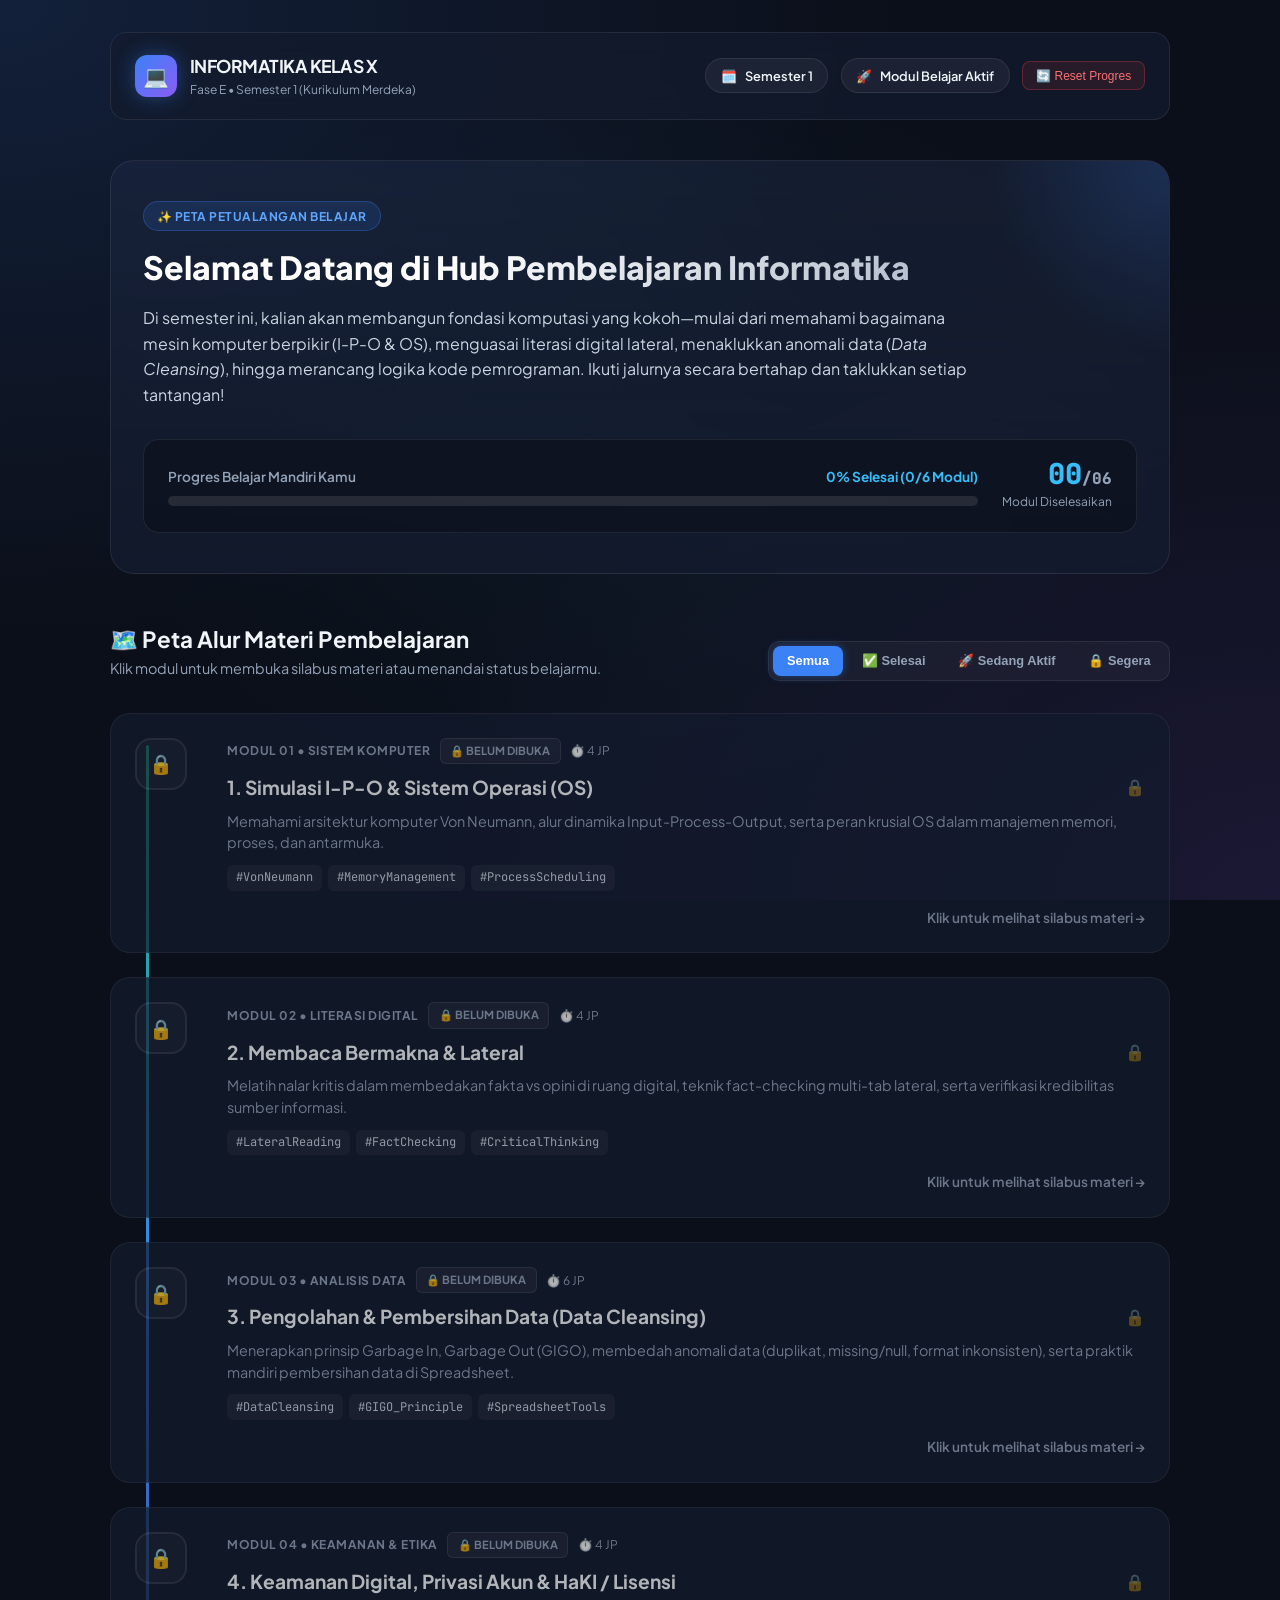
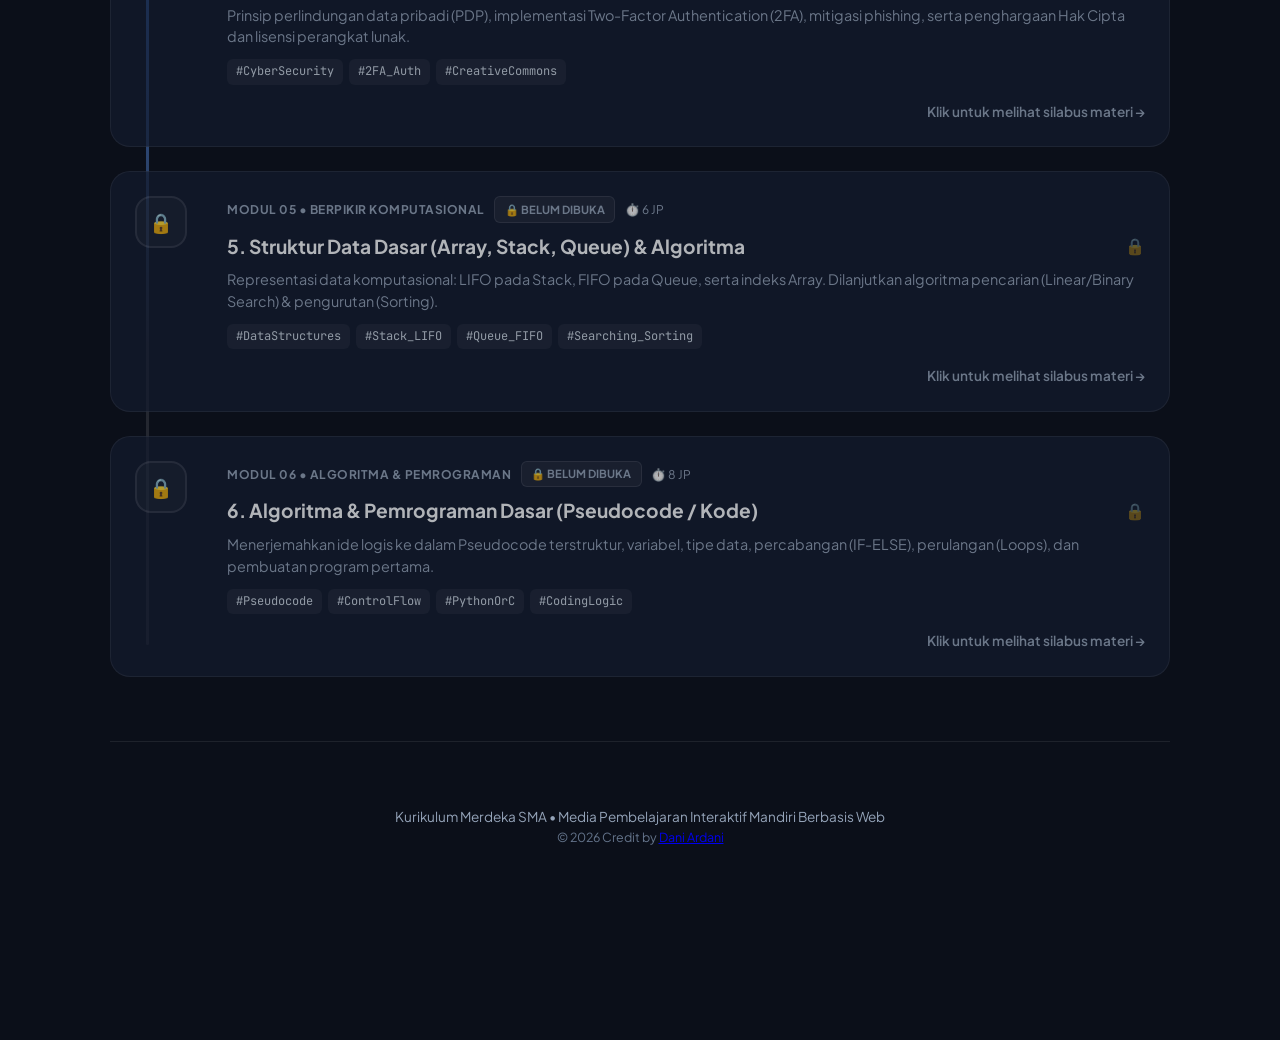
==== commit a08f0dcc: "Update index.html" ====
--- a/index.html
+++ b/index.html
@@ -812,10 +812,18 @@
             <span id="toastMsg">Progres berhasil diperbarui!</span>
         </div>
 
-        <footer>
-            <p>💻 Modul Informatika Fase E (Kelas X SMA) • Semester 1</p>
-            <p style="font-size: 0.75rem; margin-top: 0.3rem;">Didesain untuk Pembelajaran Mandiri Siswa • Tersimpan Otomatis di Browser</p>
-        </footer>
+<footer>
+        <div class="container footer-content">
+            <p class="copyright-text">
+                Kurikulum Merdeka SMA • Media Pembelajaran Interaktif Mandiri Berbasis Web
+            </p>
+            <p style="font-size: 0.78rem; color: #64748B;">
+				&copy; 2026 Credit by  
+                <a href="profil.html" class="author-link" title="Kunjungi Profil Pengembang">Dani Ardani</a>
+                
+            </p>
+        </div>
+    </footer>
     </div>
 
     <script>
